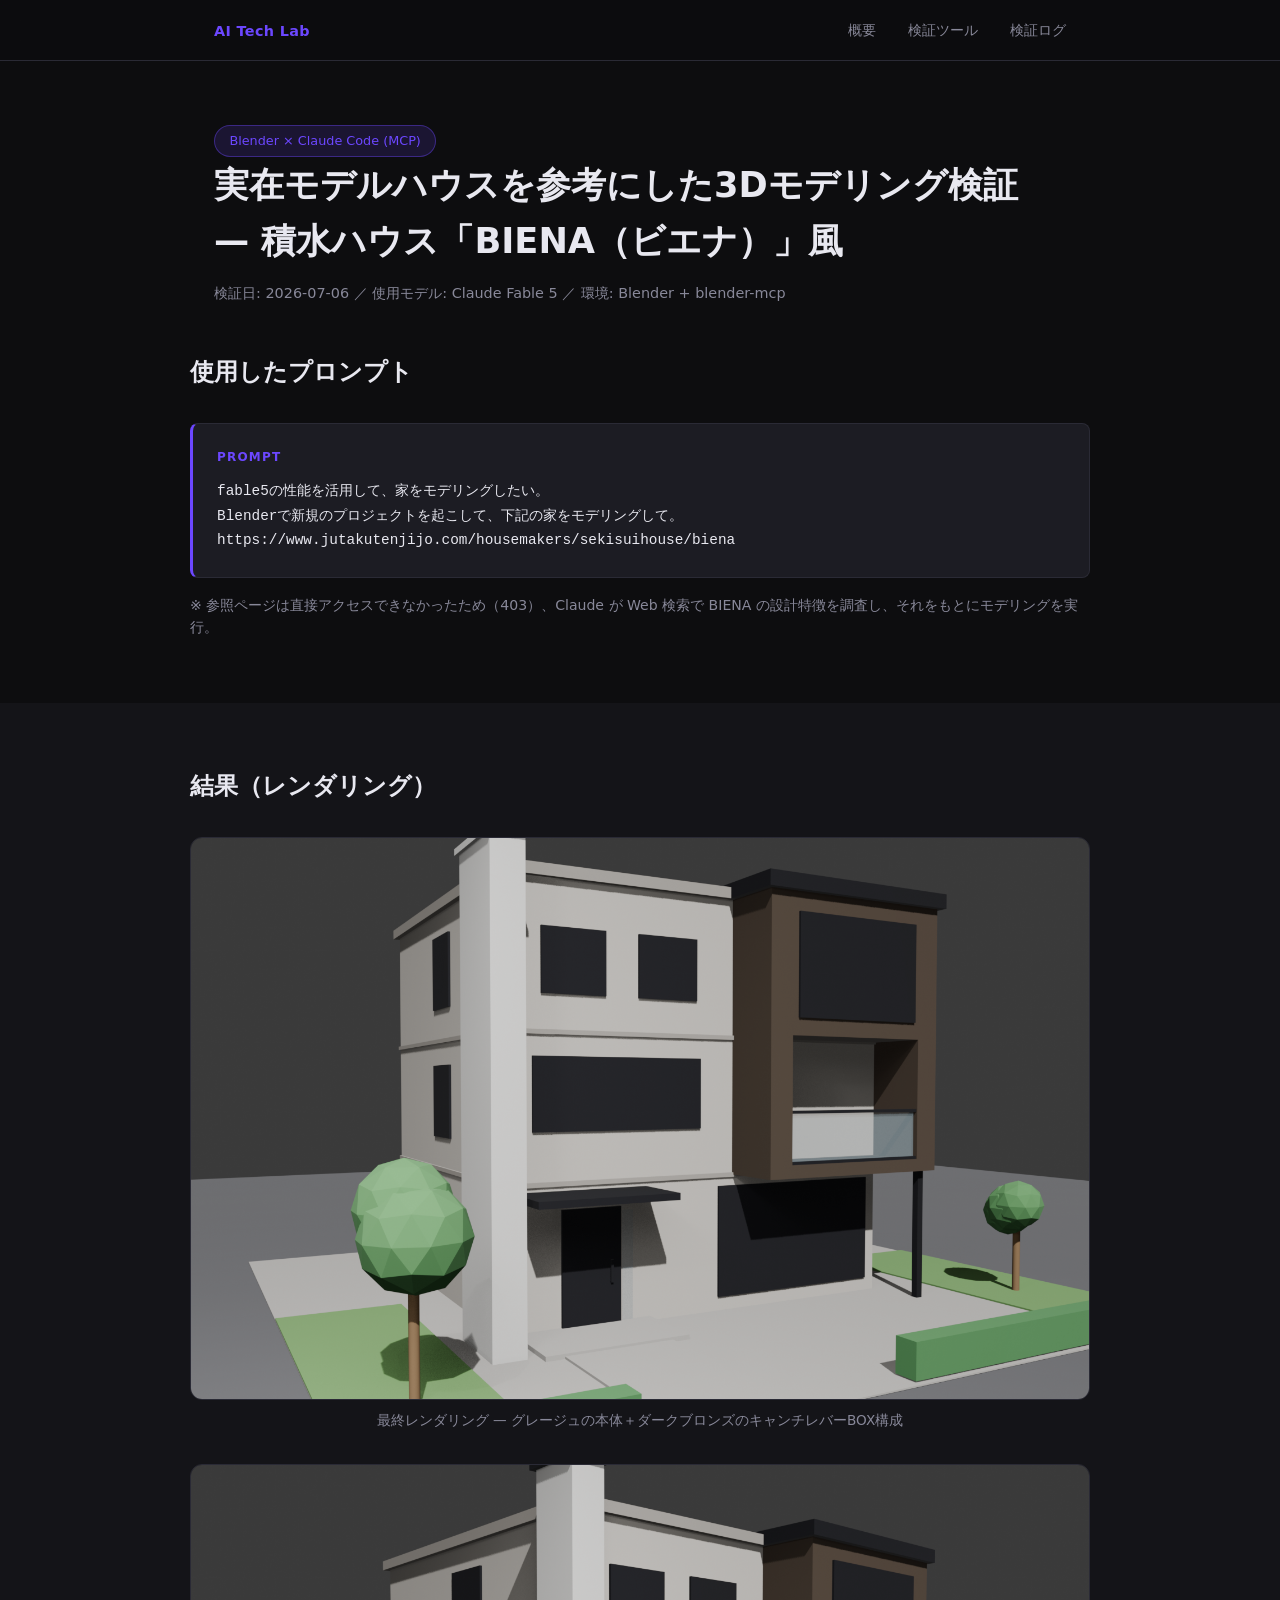
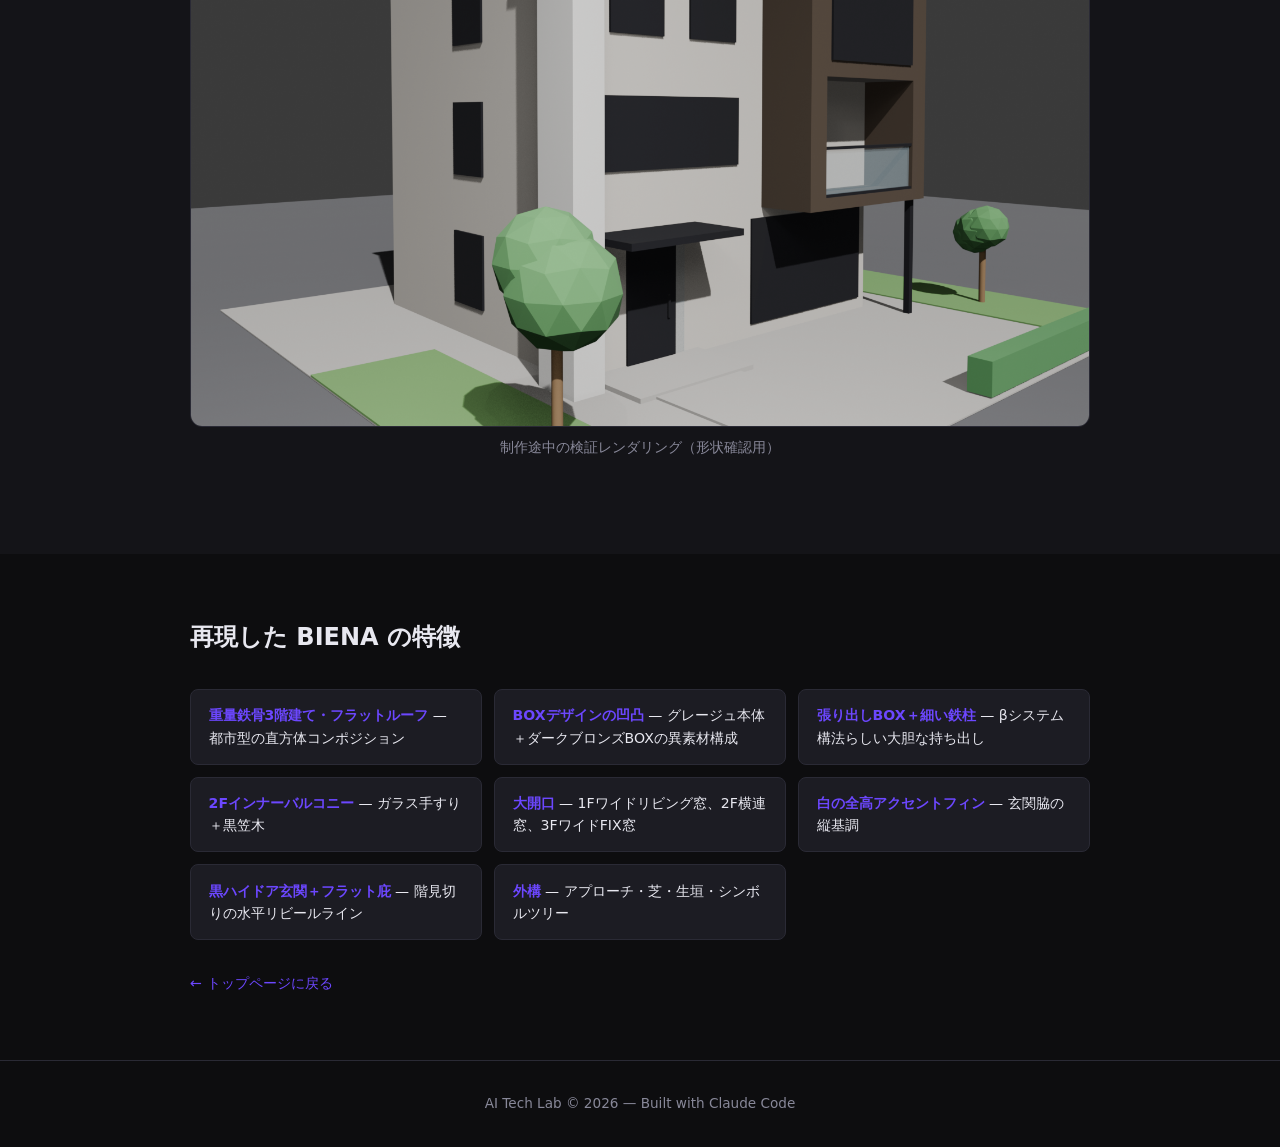
==== biena-modeling.html @ c6e84fa5 "Add BIENA modeling case study page with prompt and renders Co-Authored-By: Claude Fable 5 <noreply@a" ====
<!DOCTYPE html>
<html lang="ja">
<head>
  <meta charset="UTF-8">
  <meta name="viewport" content="width=device-width, initial-scale=1.0">
  <title>Blender × Claude Code — 積水ハウス BIENA 風モデリング検証 | AI Tech Lab</title>
  <link rel="stylesheet" href="style.css">
  <style>
    .case-hero {
      max-width: 900px;
      margin: 0 auto;
      padding: 4rem 1.5rem 2rem;
    }
    .case-hero h1 {
      font-size: clamp(1.5rem, 4vw, 2.2rem);
      font-weight: 800;
      margin-bottom: 0.75rem;
    }
    .case-hero .meta {
      color: var(--text-muted);
      font-size: 0.9rem;
    }
    .prompt-box {
      background: var(--surface);
      border: 1px solid var(--border);
      border-left: 3px solid var(--primary);
      border-radius: 8px;
      padding: 1.5rem;
      max-width: 900px;
      margin: 0 auto;
    }
    .prompt-box .label {
      font-size: 0.75rem;
      font-weight: 700;
      letter-spacing: 0.1em;
      color: var(--primary);
      margin-bottom: 0.75rem;
    }
    .prompt-box pre {
      white-space: pre-wrap;
      font-family: 'Consolas', 'SF Mono', monospace;
      font-size: 0.9rem;
      line-height: 1.7;
      color: var(--text);
    }
    .result-figure {
      max-width: 900px;
      margin: 0 auto 2rem;
    }
    .result-figure img {
      width: 100%;
      border-radius: 12px;
      border: 1px solid var(--border);
      display: block;
    }
    .result-figure figcaption {
      margin-top: 0.6rem;
      font-size: 0.85rem;
      color: var(--text-muted);
      text-align: center;
    }
    .feature-list {
      max-width: 900px;
      margin: 0 auto;
      display: grid;
      grid-template-columns: repeat(auto-fit, minmax(260px, 1fr));
      gap: 0.75rem;
      list-style: none;
    }
    .feature-list li {
      background: var(--surface);
      border: 1px solid var(--border);
      border-radius: 8px;
      padding: 0.9rem 1.1rem;
      font-size: 0.88rem;
    }
    .feature-list li b { color: var(--primary); }
    .back-link {
      display: inline-block;
      margin-top: 2rem;
      color: var(--primary);
      text-decoration: none;
      font-size: 0.9rem;
    }
    .back-link:hover { text-decoration: underline; }
  </style>
</head>
<body>
  <header>
    <nav>
      <div class="logo"><a href="index.html" style="color:inherit;text-decoration:none">AI Tech Lab</a></div>
      <ul>
        <li><a href="index.html#about">概要</a></li>
        <li><a href="index.html#tools">検証ツール</a></li>
        <li><a href="index.html#log">検証ログ</a></li>
      </ul>
    </nav>
  </header>

  <main>
    <section class="case-hero">
      <span class="badge">Blender × Claude Code (MCP)</span>
      <h1>実在モデルハウスを参考にした3Dモデリング検証<br>— 積水ハウス「BIENA（ビエナ）」風</h1>
      <p class="meta">検証日: 2026-07-06 ／ 使用モデル: Claude Fable 5 ／ 環境: Blender + blender-mcp</p>
    </section>

    <section class="section" style="padding-top:1rem">
      <h2>使用したプロンプト</h2>
      <div class="prompt-box">
        <div class="label">PROMPT</div>
        <pre>fable5の性能を活用して、家をモデリングしたい。
Blenderで新規のプロジェクトを起こして、下記の家をモデリングして。
https://www.jutakutenjijo.com/housemakers/sekisuihouse/biena</pre>
      </div>
      <p style="max-width:900px;margin:1rem auto 0;font-size:0.88rem;color:var(--text-muted)">
        ※ 参照ページは直接アクセスできなかったため（403）、Claude が Web 検索で BIENA の設計特徴を調査し、それをもとにモデリングを実行。
      </p>
    </section>

    <section class="section alt">
      <h2>結果（レンダリング）</h2>
      <figure class="result-figure">
        <img src="images/biena_final.png" alt="積水ハウス BIENA 風モデルハウスの最終レンダリング" loading="lazy">
        <figcaption>最終レンダリング — グレージュの本体＋ダークブロンズのキャンチレバーBOX構成</figcaption>
      </figure>
      <figure class="result-figure">
        <img src="images/biena_check.png" alt="制作途中の検証レンダリング" loading="lazy">
        <figcaption>制作途中の検証レンダリング（形状確認用）</figcaption>
      </figure>
    </section>

    <section class="section">
      <h2>再現した BIENA の特徴</h2>
      <ul class="feature-list">
        <li><b>重量鉄骨3階建て・フラットルーフ</b> — 都市型の直方体コンポジション</li>
        <li><b>BOXデザインの凹凸</b> — グレージュ本体＋ダークブロンズBOXの異素材構成</li>
        <li><b>張り出しBOX＋細い鉄柱</b> — βシステム構法らしい大胆な持ち出し</li>
        <li><b>2Fインナーバルコニー</b> — ガラス手すり＋黒笠木</li>
        <li><b>大開口</b> — 1Fワイドリビング窓、2F横連窓、3FワイドFIX窓</li>
        <li><b>白の全高アクセントフィン</b> — 玄関脇の縦基調</li>
        <li><b>黒ハイドア玄関＋フラット庇</b> — 階見切りの水平リビールライン</li>
        <li><b>外構</b> — アプローチ・芝・生垣・シンボルツリー</li>
      </ul>
      <div style="max-width:900px;margin:0 auto">
        <a class="back-link" href="index.html">← トップページに戻る</a>
      </div>
    </section>
  </main>

  <footer>
    <p>AI Tech Lab &copy; 2026 — Built with Claude Code</p>
  </footer>
</body>
</html>
---- style.css ----
* {
  margin: 0;
  padding: 0;
  box-sizing: border-box;
}

:root {
  --primary: #6c47ff;
  --primary-dark: #4f2fe0;
  --bg: #0d0d0f;
  --bg-alt: #141418;
  --surface: #1c1c23;
  --border: #2a2a35;
  --text: #e8e8f0;
  --text-muted: #888899;
  --active: #22c55e;
  --done: #3b82f6;
  --pending: #f59e0b;
}

body {
  font-family: 'Segoe UI', system-ui, sans-serif;
  background: var(--bg);
  color: var(--text);
  line-height: 1.6;
}

/* Nav */
header {
  position: sticky;
  top: 0;
  z-index: 100;
  background: rgba(13, 13, 15, 0.85);
  backdrop-filter: blur(12px);
  border-bottom: 1px solid var(--border);
}

nav {
  max-width: 900px;
  margin: 0 auto;
  padding: 0 1.5rem;
  height: 60px;
  display: flex;
  align-items: center;
  justify-content: space-between;
}

.logo {
  font-size: 1.1rem;
  font-weight: 700;
  color: var(--primary);
  letter-spacing: 0.02em;
}

nav ul {
  list-style: none;
  display: flex;
  gap: 2rem;
}

nav a {
  color: var(--text-muted);
  text-decoration: none;
  font-size: 0.9rem;
  transition: color 0.2s;
}

nav a:hover {
  color: var(--text);
}

/* Hero */
.hero {
  max-width: 900px;
  margin: 0 auto;
  padding: 6rem 1.5rem 5rem;
  text-align: center;
}

.hero h1 {
  font-size: clamp(2rem, 5vw, 3rem);
  font-weight: 800;
  background: linear-gradient(135deg, #fff 0%, var(--primary) 100%);
  -webkit-background-clip: text;
  -webkit-text-fill-color: transparent;
  background-clip: text;
  margin-bottom: 1rem;
}

.hero p {
  font-size: 1.1rem;
  color: var(--text-muted);
  max-width: 520px;
  margin: 0 auto 1.5rem;
}

.badge {
  display: inline-block;
  padding: 0.3rem 0.9rem;
  background: rgba(108, 71, 255, 0.15);
  border: 1px solid rgba(108, 71, 255, 0.4);
  border-radius: 999px;
  font-size: 0.8rem;
  color: var(--primary);
}

/* Sections */
.section {
  padding: 4rem 1.5rem;
}

.section.alt {
  background: var(--bg-alt);
}

.section > h2,
.section.alt > h2 {
  max-width: 900px;
  margin: 0 auto 2rem;
  font-size: 1.5rem;
  font-weight: 700;
  color: var(--text);
}

/* Cards */
.cards {
  max-width: 900px;
  margin: 0 auto;
  display: grid;
  grid-template-columns: repeat(auto-fit, minmax(240px, 1fr));
  gap: 1.25rem;
}

.card {
  background: var(--surface);
  border: 1px solid var(--border);
  border-radius: 12px;
  padding: 1.75rem 1.5rem;
  transition: border-color 0.2s, transform 0.2s;
}

.card:hover {
  border-color: var(--primary);
  transform: translateY(-2px);
}

.card-icon {
  font-size: 2rem;
  margin-bottom: 0.75rem;
}

.card h3 {
  font-size: 1rem;
  margin-bottom: 0.5rem;
}

.card p {
  font-size: 0.875rem;
  color: var(--text-muted);
}

/* Tool list */
.tool-list {
  max-width: 900px;
  margin: 0 auto;
  display: flex;
  flex-direction: column;
  gap: 0.75rem;
}

.tool-item {
  display: flex;
  align-items: center;
  justify-content: space-between;
  background: var(--surface);
  border: 1px solid var(--border);
  border-radius: 8px;
  padding: 1rem 1.25rem;
}

.tool-name {
  font-size: 0.95rem;
}

a.tool-link {
  color: var(--text);
  text-decoration: none;
  border-bottom: 1px dashed var(--primary);
  transition: color 0.2s;
}

a.tool-link:hover {
  color: var(--primary);
}

.tool-status {
  font-size: 0.75rem;
  font-weight: 600;
  padding: 0.25rem 0.75rem;
  border-radius: 999px;
}

.status-active {
  background: rgba(34, 197, 94, 0.15);
  color: var(--active);
  border: 1px solid rgba(34, 197, 94, 0.3);
}

.status-done {
  background: rgba(59, 130, 246, 0.15);
  color: var(--done);
  border: 1px solid rgba(59, 130, 246, 0.3);
}

.status-pending {
  background: rgba(245, 158, 11, 0.15);
  color: var(--pending);
  border: 1px solid rgba(245, 158, 11, 0.3);
}

/* Log */
.log-list {
  max-width: 900px;
  margin: 0 auto;
  display: flex;
  flex-direction: column;
  gap: 0.75rem;
}

.log-item {
  display: flex;
  gap: 1.5rem;
  align-items: flex-start;
  padding: 1rem 1.25rem;
  background: var(--surface);
  border: 1px solid var(--border);
  border-left: 3px solid var(--primary);
  border-radius: 8px;
}

.log-date {
  font-size: 0.8rem;
  color: var(--text-muted);
  white-space: nowrap;
  padding-top: 0.1rem;
}

.log-content {
  font-size: 0.9rem;
}

/* Footer */
footer {
  text-align: center;
  padding: 2rem 1.5rem;
  border-top: 1px solid var(--border);
  font-size: 0.85rem;
  color: var(--text-muted);
}
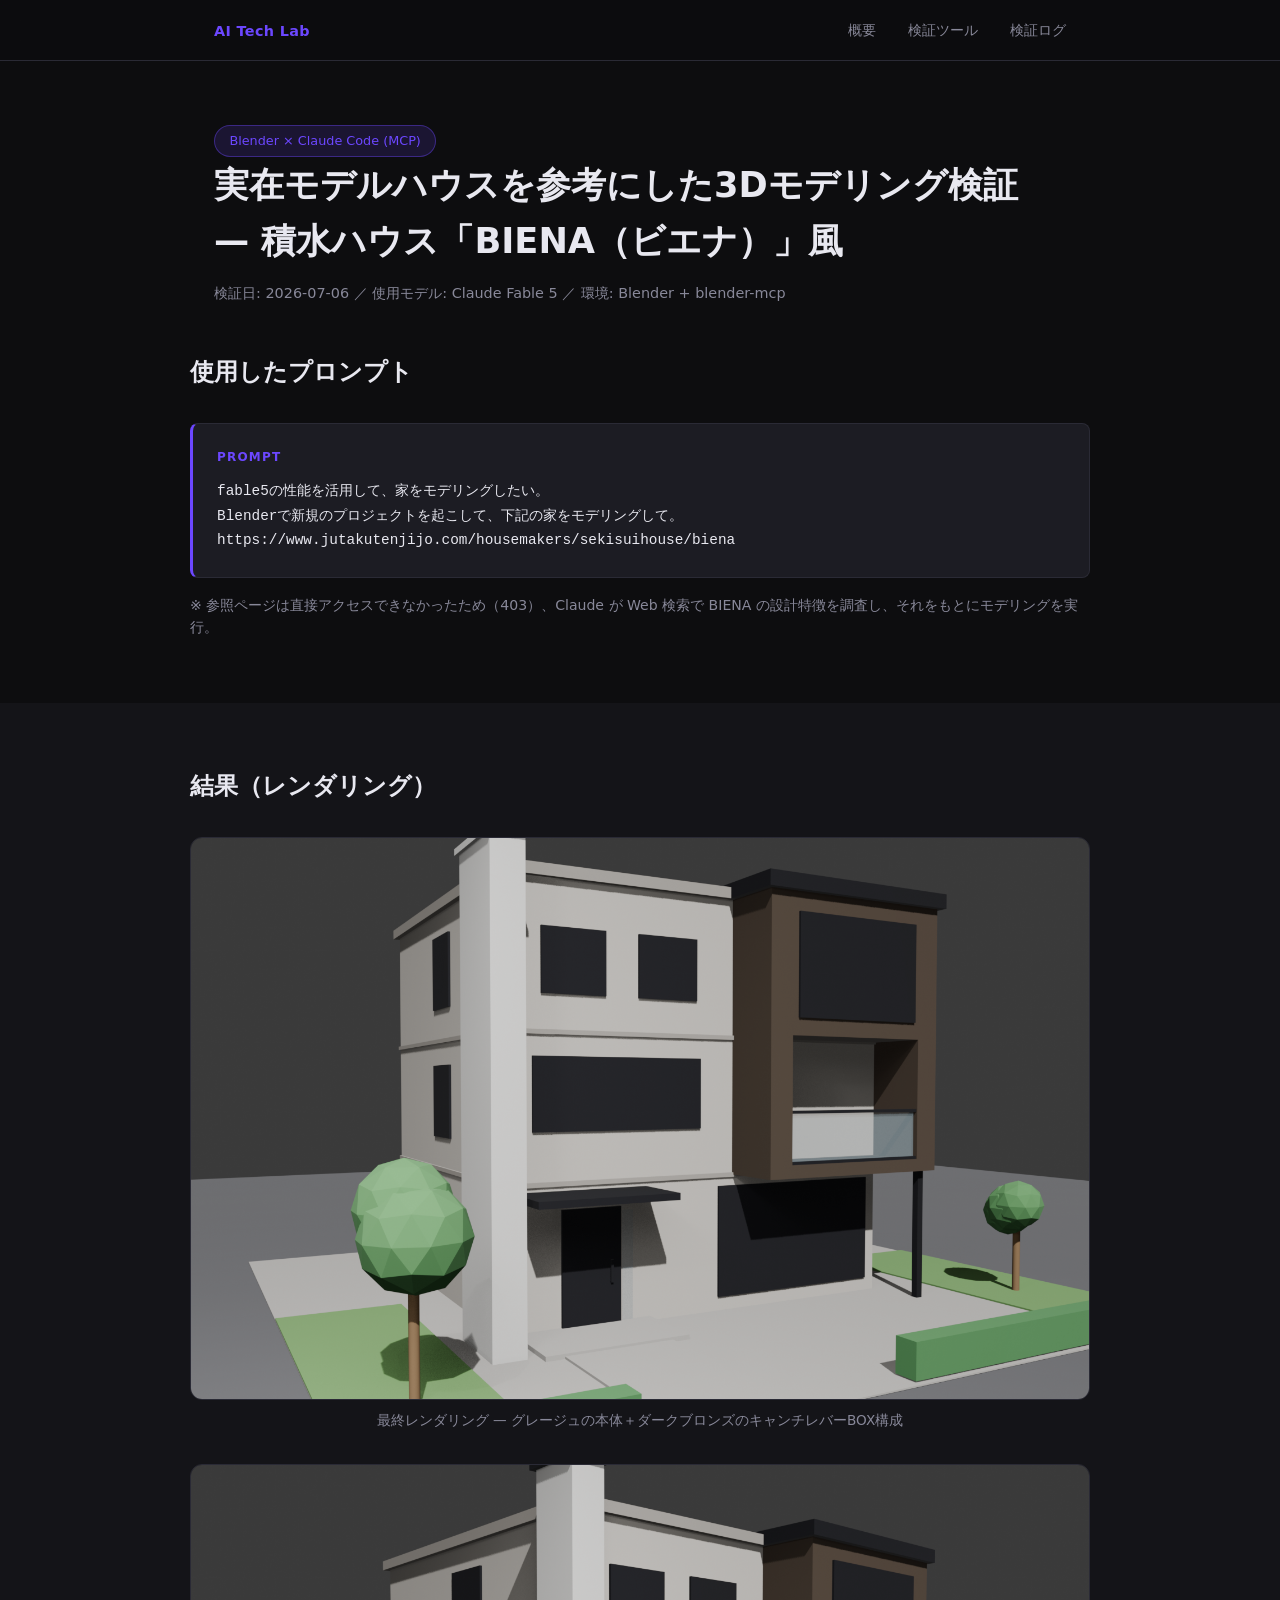
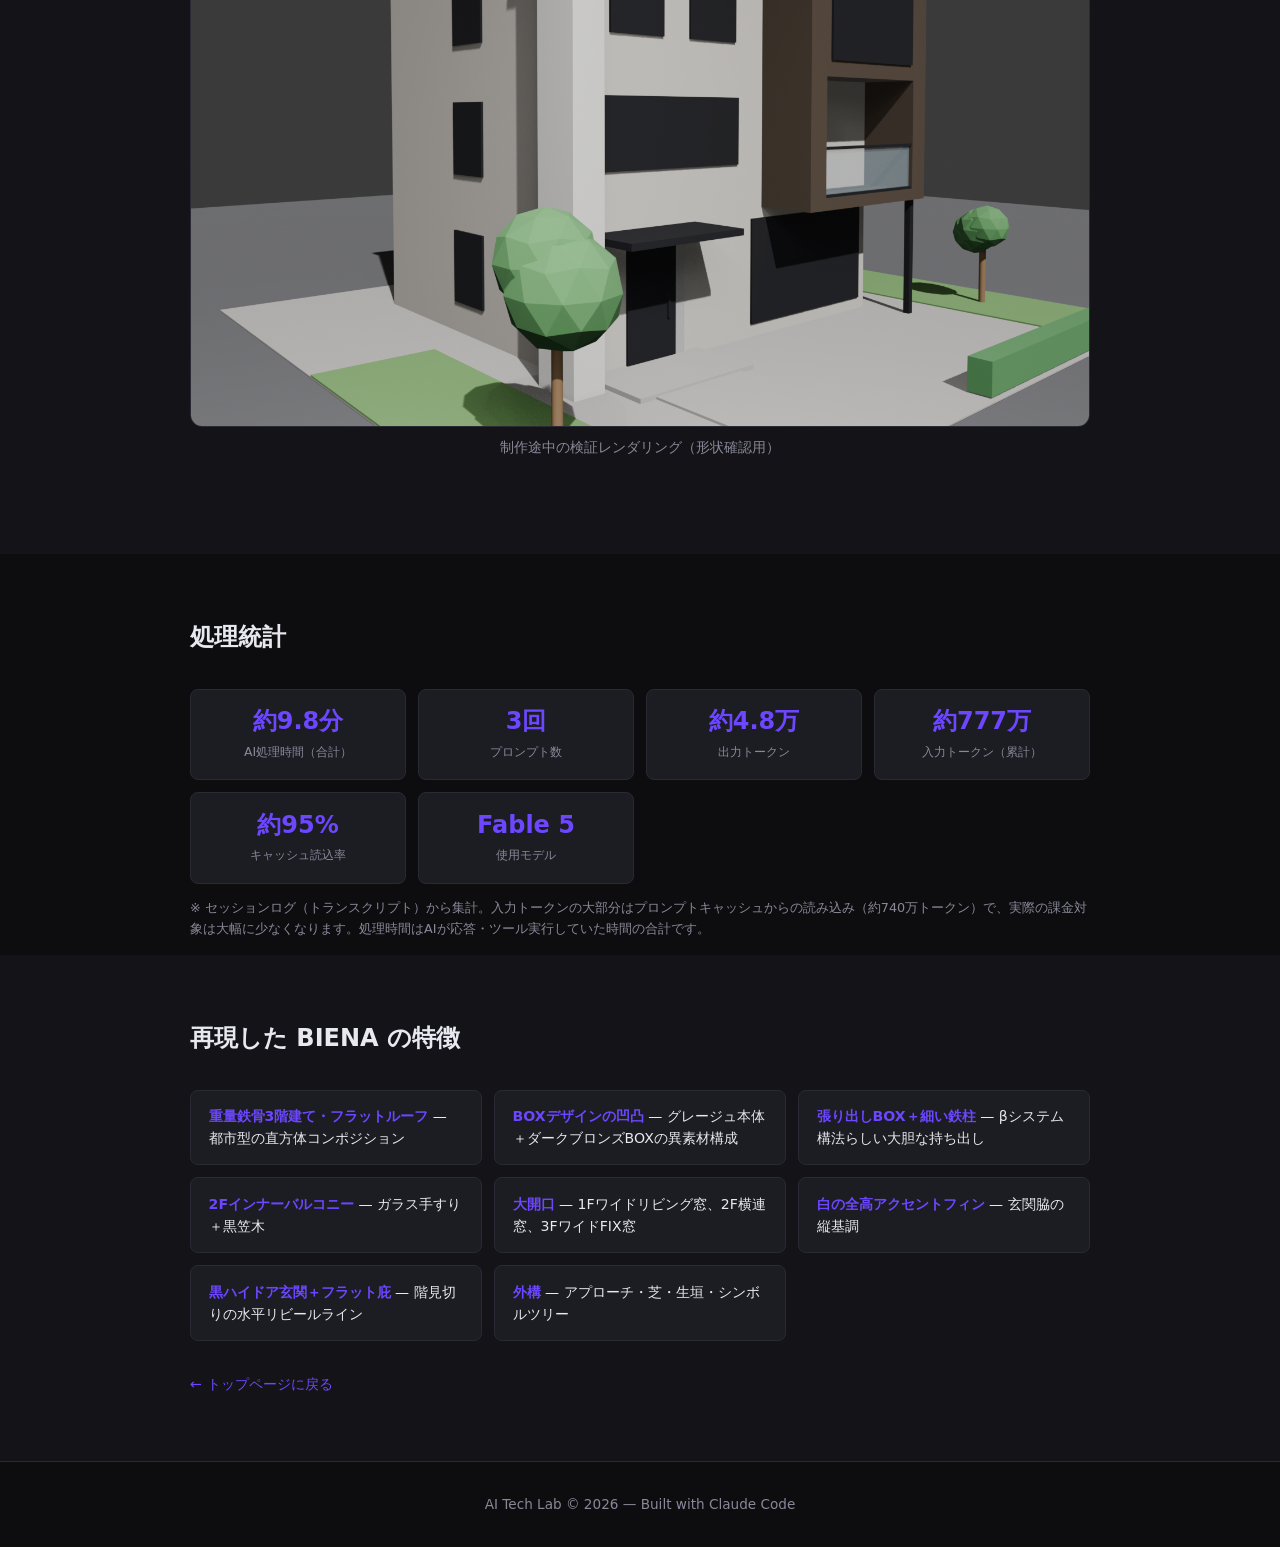
==== commit 38f43dd6: "Add processing time and token usage stats to modeling case pages Co-Authored-By: Claude Fable 5 <nor" ====
--- a/biena-modeling.html
+++ b/biena-modeling.html
@@ -83,6 +83,37 @@
       font-size: 0.9rem;
     }
     .back-link:hover { text-decoration: underline; }
+    .stats-grid {
+      max-width: 900px;
+      margin: 0 auto;
+      display: grid;
+      grid-template-columns: repeat(auto-fit, minmax(180px, 1fr));
+      gap: 0.75rem;
+    }
+    .stat-card {
+      background: var(--surface);
+      border: 1px solid var(--border);
+      border-radius: 8px;
+      padding: 1.1rem 1.2rem;
+      text-align: center;
+    }
+    .stat-card .value {
+      font-size: 1.5rem;
+      font-weight: 800;
+      color: var(--primary);
+      line-height: 1.2;
+    }
+    .stat-card .label {
+      margin-top: 0.35rem;
+      font-size: 0.78rem;
+      color: var(--text-muted);
+    }
+    .stats-note {
+      max-width: 900px;
+      margin: 0.9rem auto 0;
+      font-size: 0.8rem;
+      color: var(--text-muted);
+    }
   </style>
 </head>
 <body>
@@ -129,7 +160,40 @@
       </figure>
     </section>
 
-    <section class="section">
+    <section class="section" style="padding-bottom:1rem">
+      <h2>処理統計</h2>
+      <div class="stats-grid">
+        <div class="stat-card">
+          <div class="value">約9.8分</div>
+          <div class="label">AI処理時間（合計）</div>
+        </div>
+        <div class="stat-card">
+          <div class="value">3回</div>
+          <div class="label">プロンプト数</div>
+        </div>
+        <div class="stat-card">
+          <div class="value">約4.8万</div>
+          <div class="label">出力トークン</div>
+        </div>
+        <div class="stat-card">
+          <div class="value">約777万</div>
+          <div class="label">入力トークン（累計）</div>
+        </div>
+        <div class="stat-card">
+          <div class="value">約95%</div>
+          <div class="label">キャッシュ読込率</div>
+        </div>
+        <div class="stat-card">
+          <div class="value">Fable 5</div>
+          <div class="label">使用モデル</div>
+        </div>
+      </div>
+      <p class="stats-note">
+        ※ セッションログ（トランスクリプト）から集計。入力トークンの大部分はプロンプトキャッシュからの読み込み（約740万トークン）で、実際の課金対象は大幅に少なくなります。処理時間はAIが応答・ツール実行していた時間の合計です。
+      </p>
+    </section>
+
+    <section class="section alt">
       <h2>再現した BIENA の特徴</h2>
       <ul class="feature-list">
         <li><b>重量鉄骨3階建て・フラットルーフ</b> — 都市型の直方体コンポジション</li>
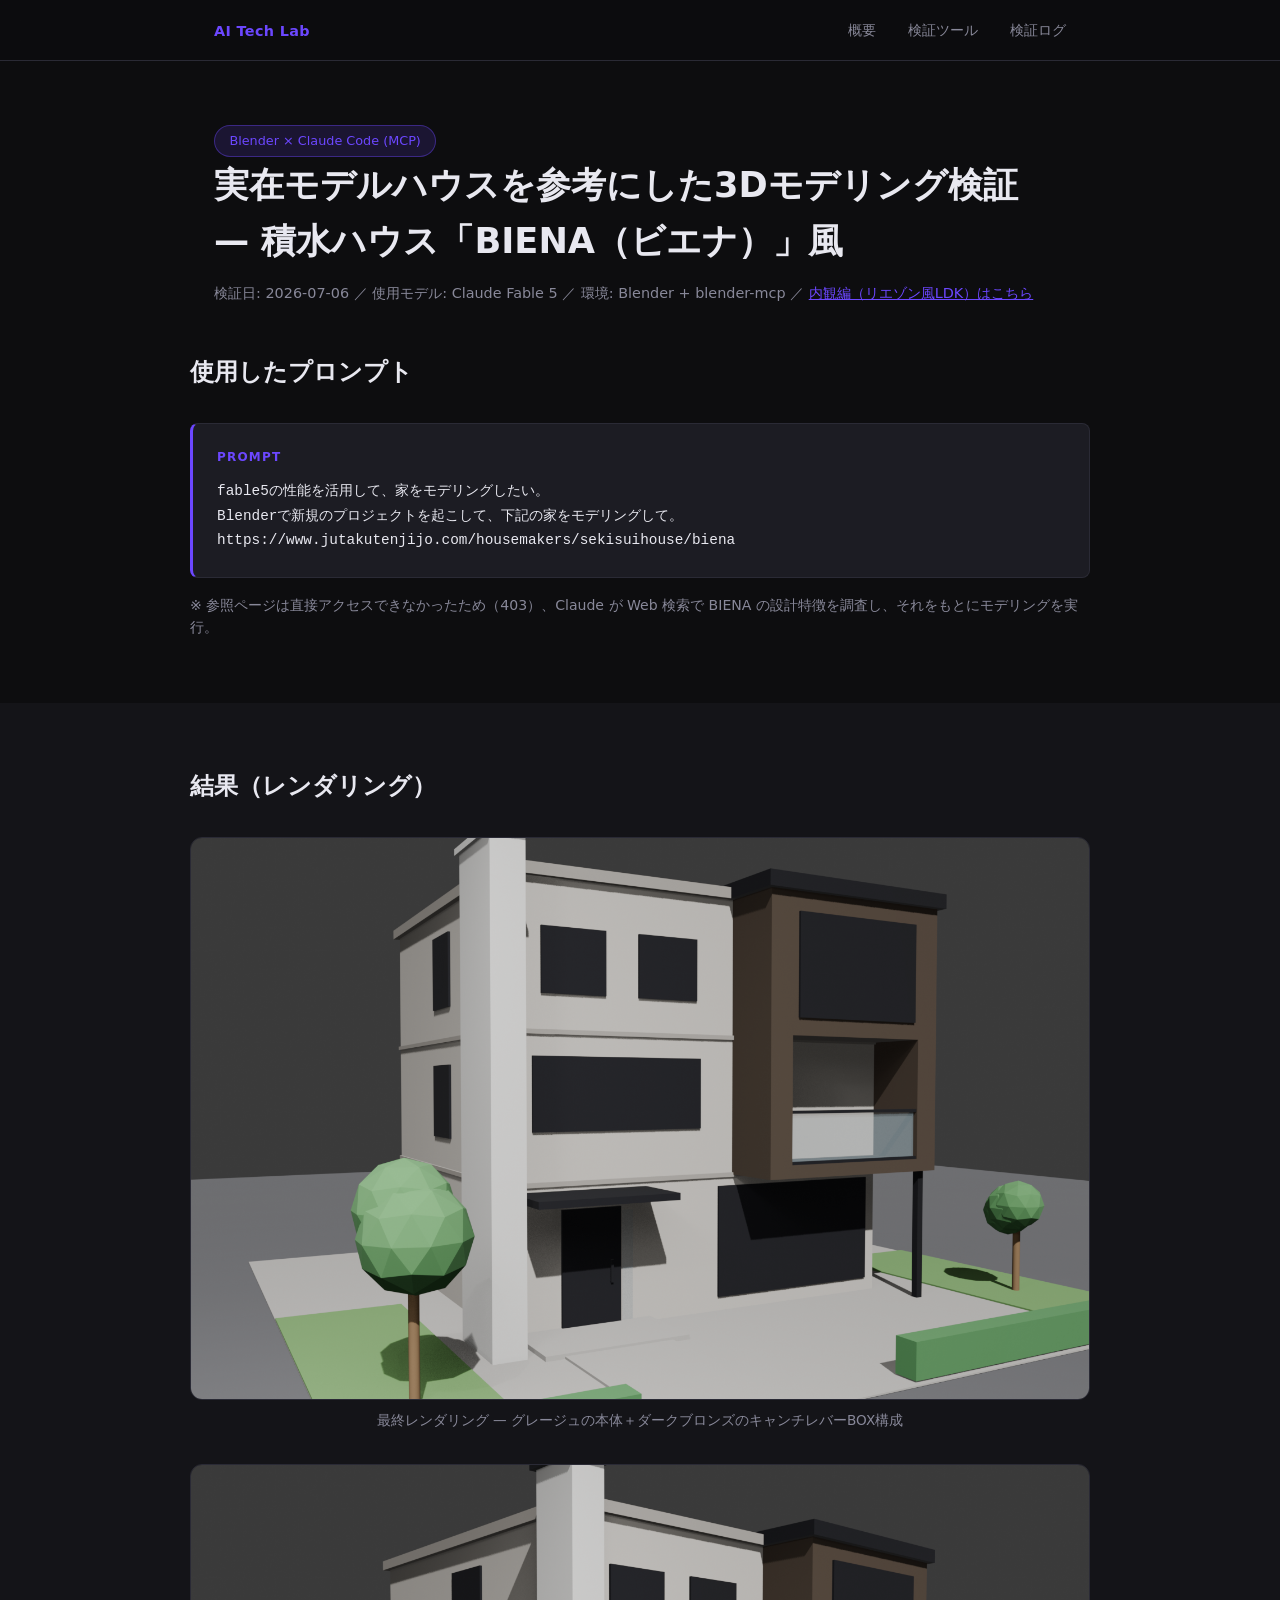
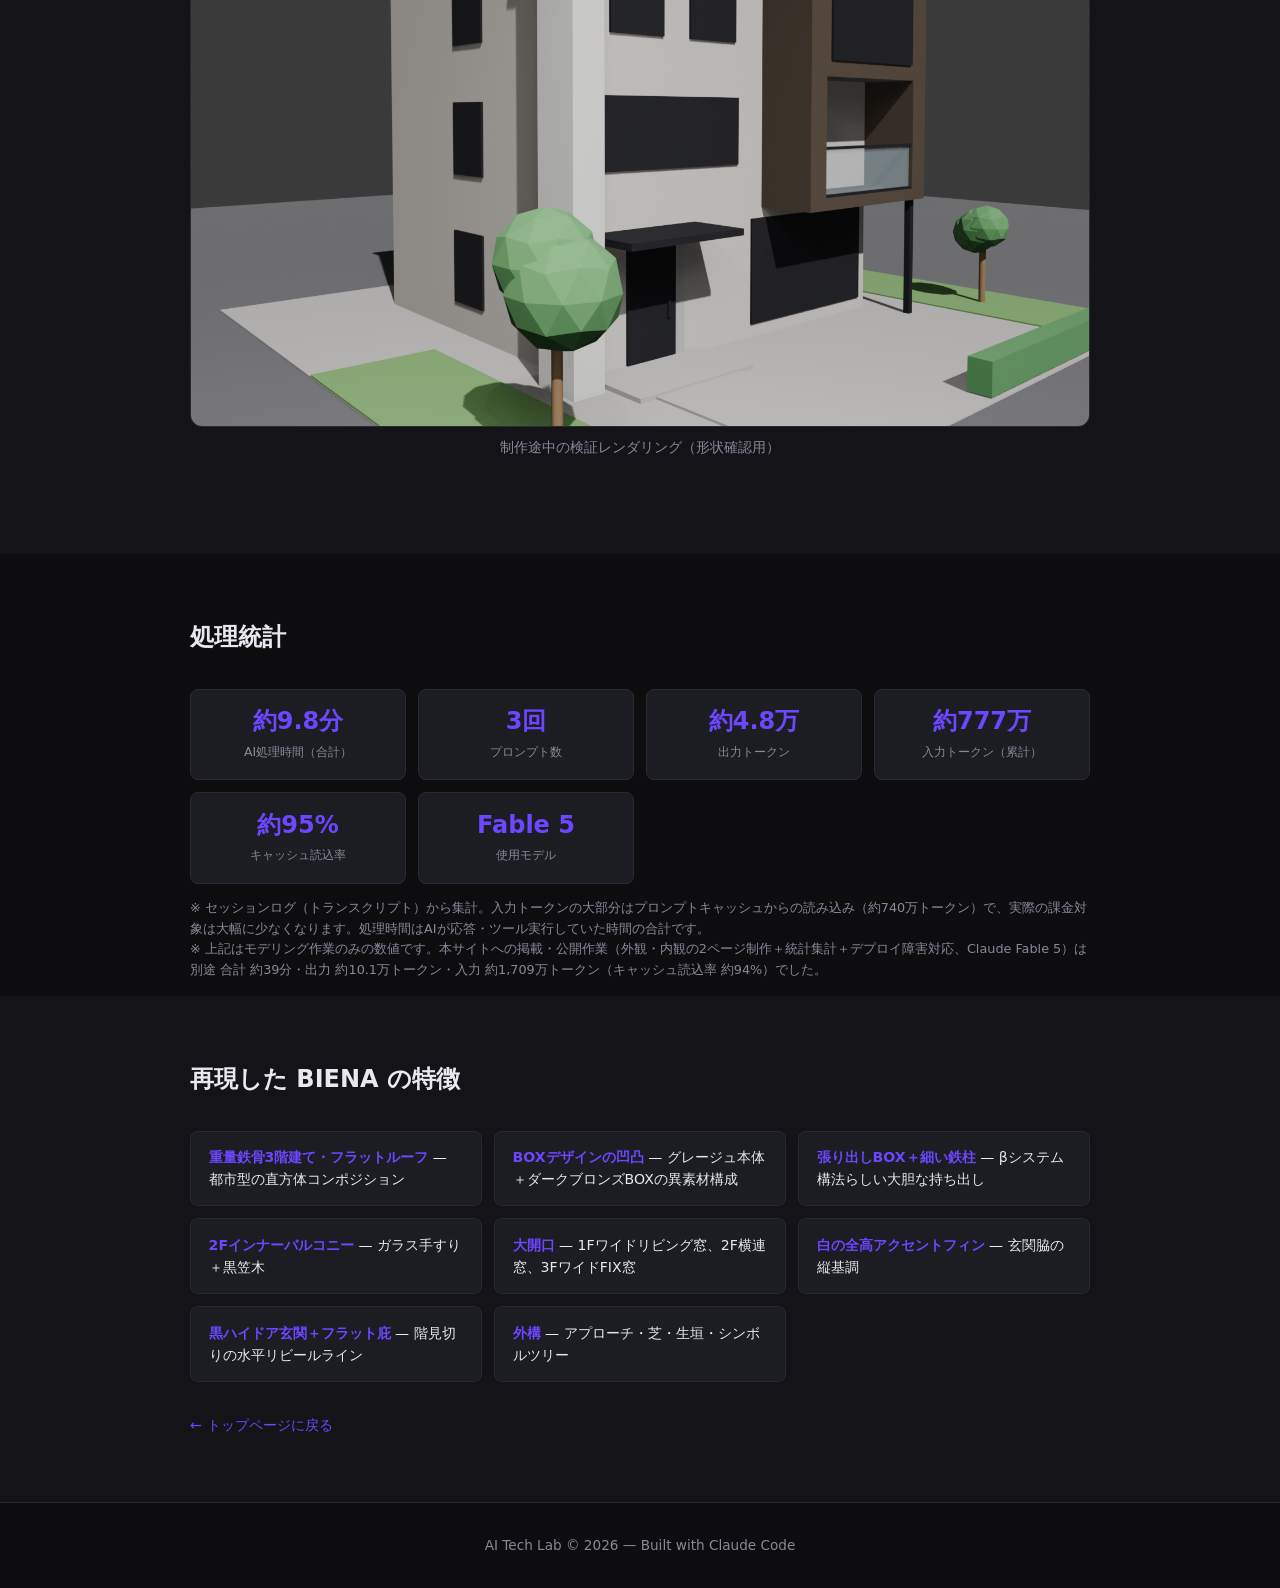
==== commit 3e1a4613: "Add site publishing work stats to case study pages Co-Authored-By: Claude Fable 5 <noreply@anthropic" ====
--- a/biena-modeling.html
+++ b/biena-modeling.html
@@ -132,7 +132,7 @@
     <section class="case-hero">
       <span class="badge">Blender × Claude Code (MCP)</span>
       <h1>実在モデルハウスを参考にした3Dモデリング検証<br>— 積水ハウス「BIENA（ビエナ）」風</h1>
-      <p class="meta">検証日: 2026-07-06 ／ 使用モデル: Claude Fable 5 ／ 環境: Blender + blender-mcp</p>
+      <p class="meta">検証日: 2026-07-06 ／ 使用モデル: Claude Fable 5 ／ 環境: Blender + blender-mcp ／ <a href="ldk-interior.html" style="color:var(--primary)">内観編（リエゾン風LDK）はこちら</a></p>
     </section>
 
     <section class="section" style="padding-top:1rem">
@@ -189,7 +189,8 @@
         </div>
       </div>
       <p class="stats-note">
-        ※ セッションログ（トランスクリプト）から集計。入力トークンの大部分はプロンプトキャッシュからの読み込み（約740万トークン）で、実際の課金対象は大幅に少なくなります。処理時間はAIが応答・ツール実行していた時間の合計です。
+        ※ セッションログ（トランスクリプト）から集計。入力トークンの大部分はプロンプトキャッシュからの読み込み（約740万トークン）で、実際の課金対象は大幅に少なくなります。処理時間はAIが応答・ツール実行していた時間の合計です。<br>
+        ※ 上記はモデリング作業のみの数値です。本サイトへの掲載・公開作業（外観・内観の2ページ制作＋統計集計＋デプロイ障害対応、Claude Fable 5）は別途 合計 約39分・出力 約10.1万トークン・入力 約1,709万トークン（キャッシュ読込率 約94%）でした。
       </p>
     </section>
 
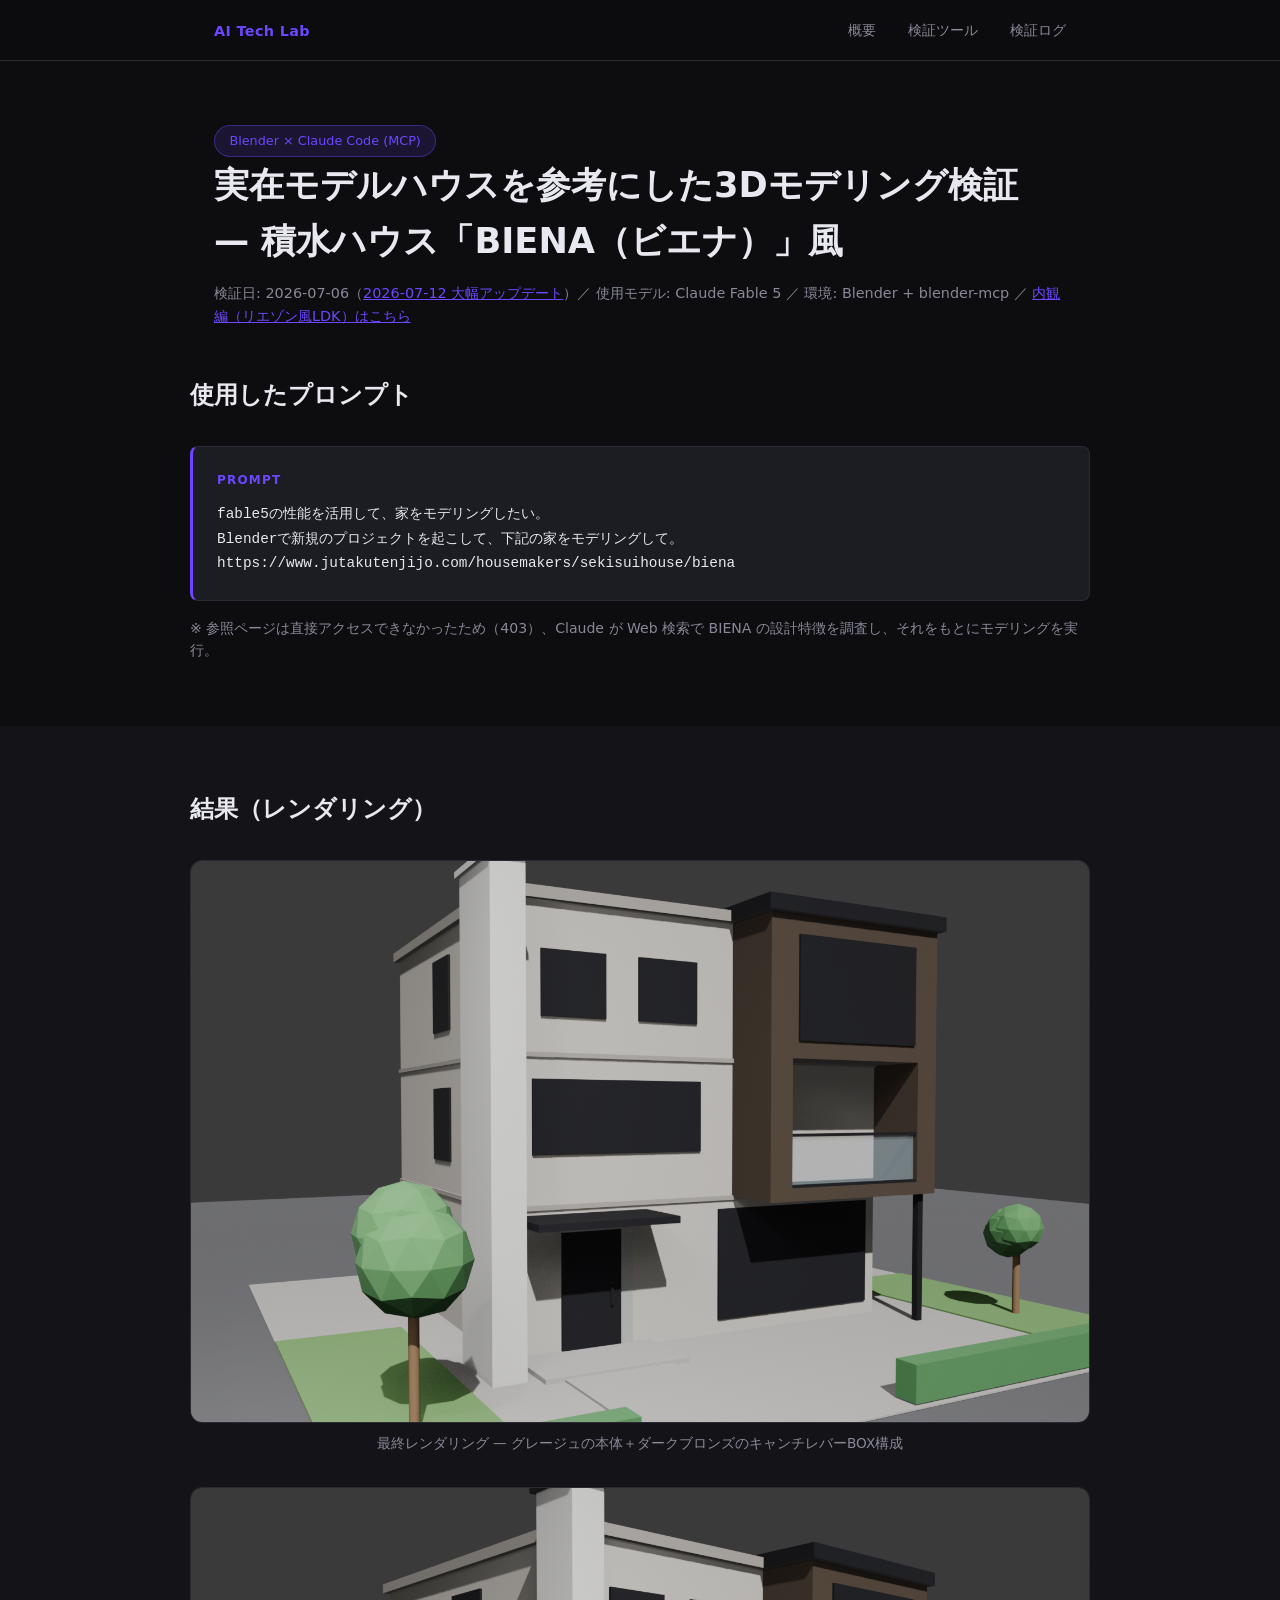
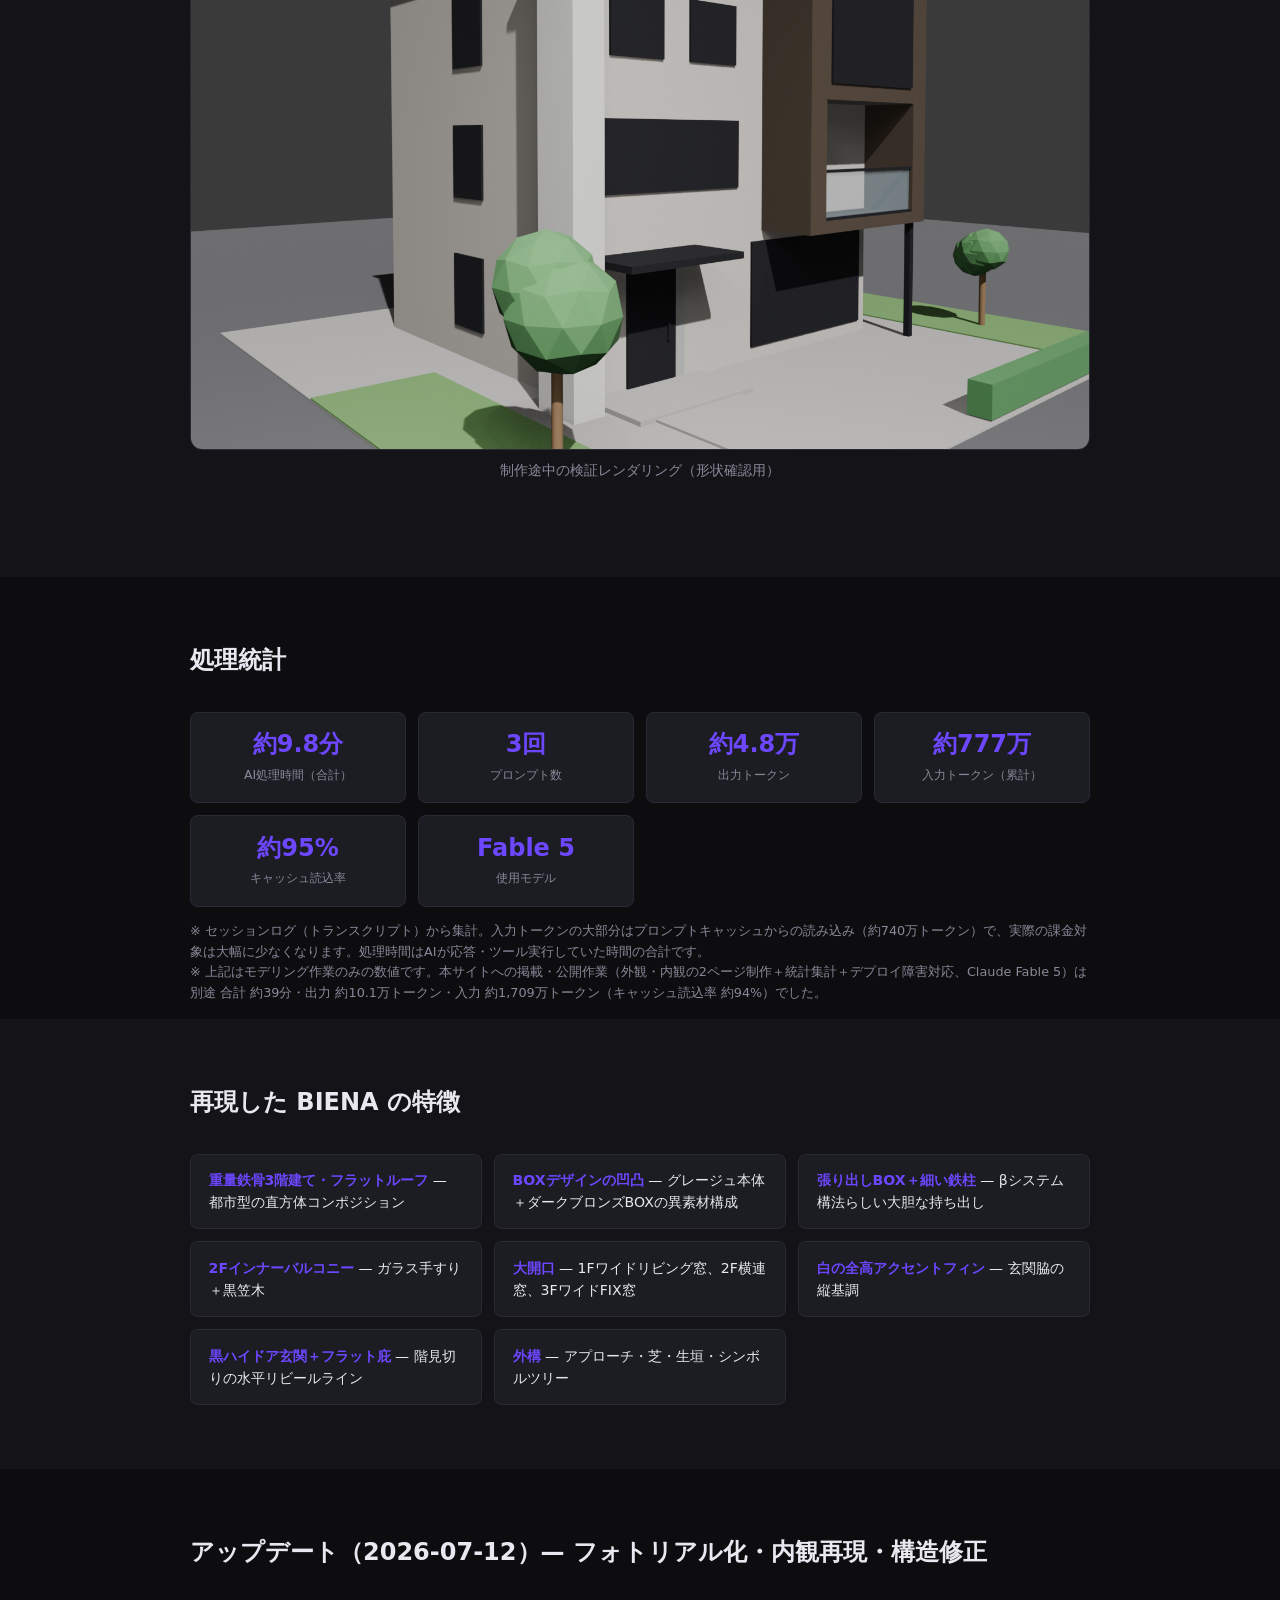
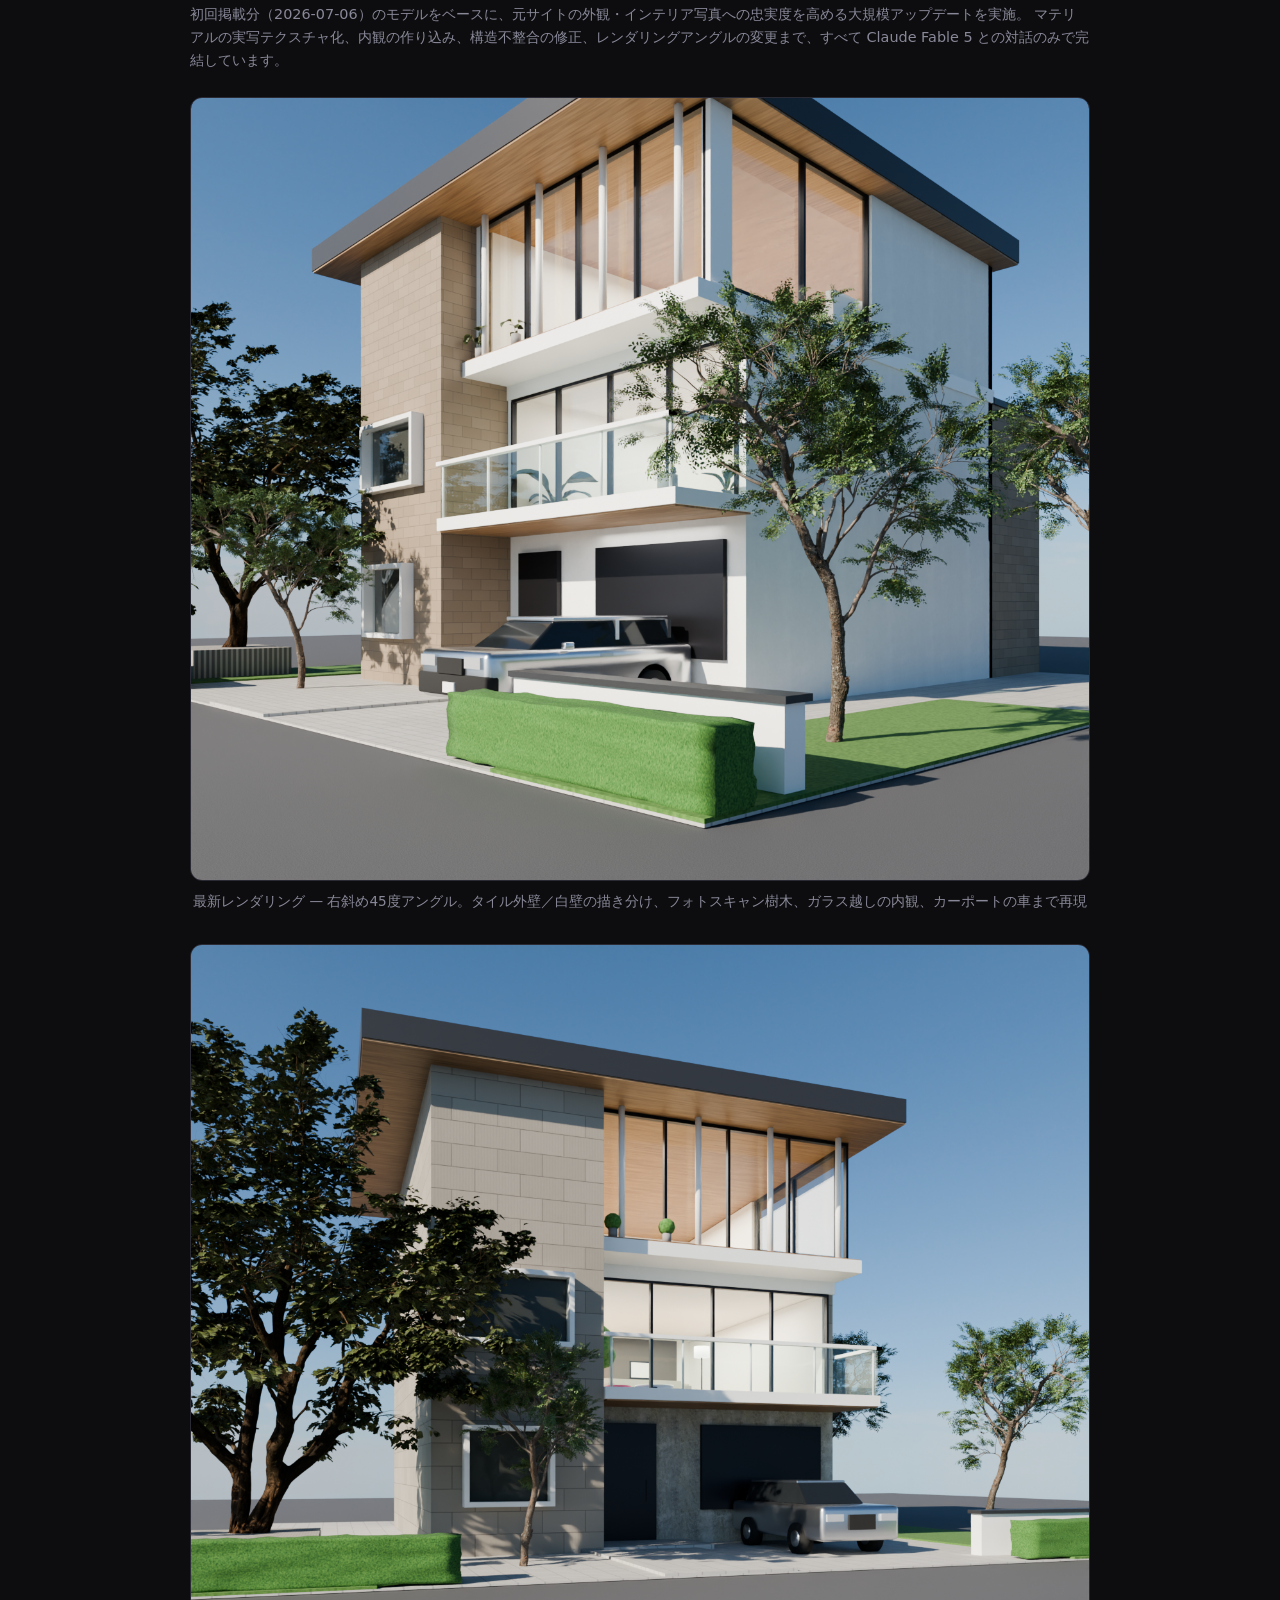
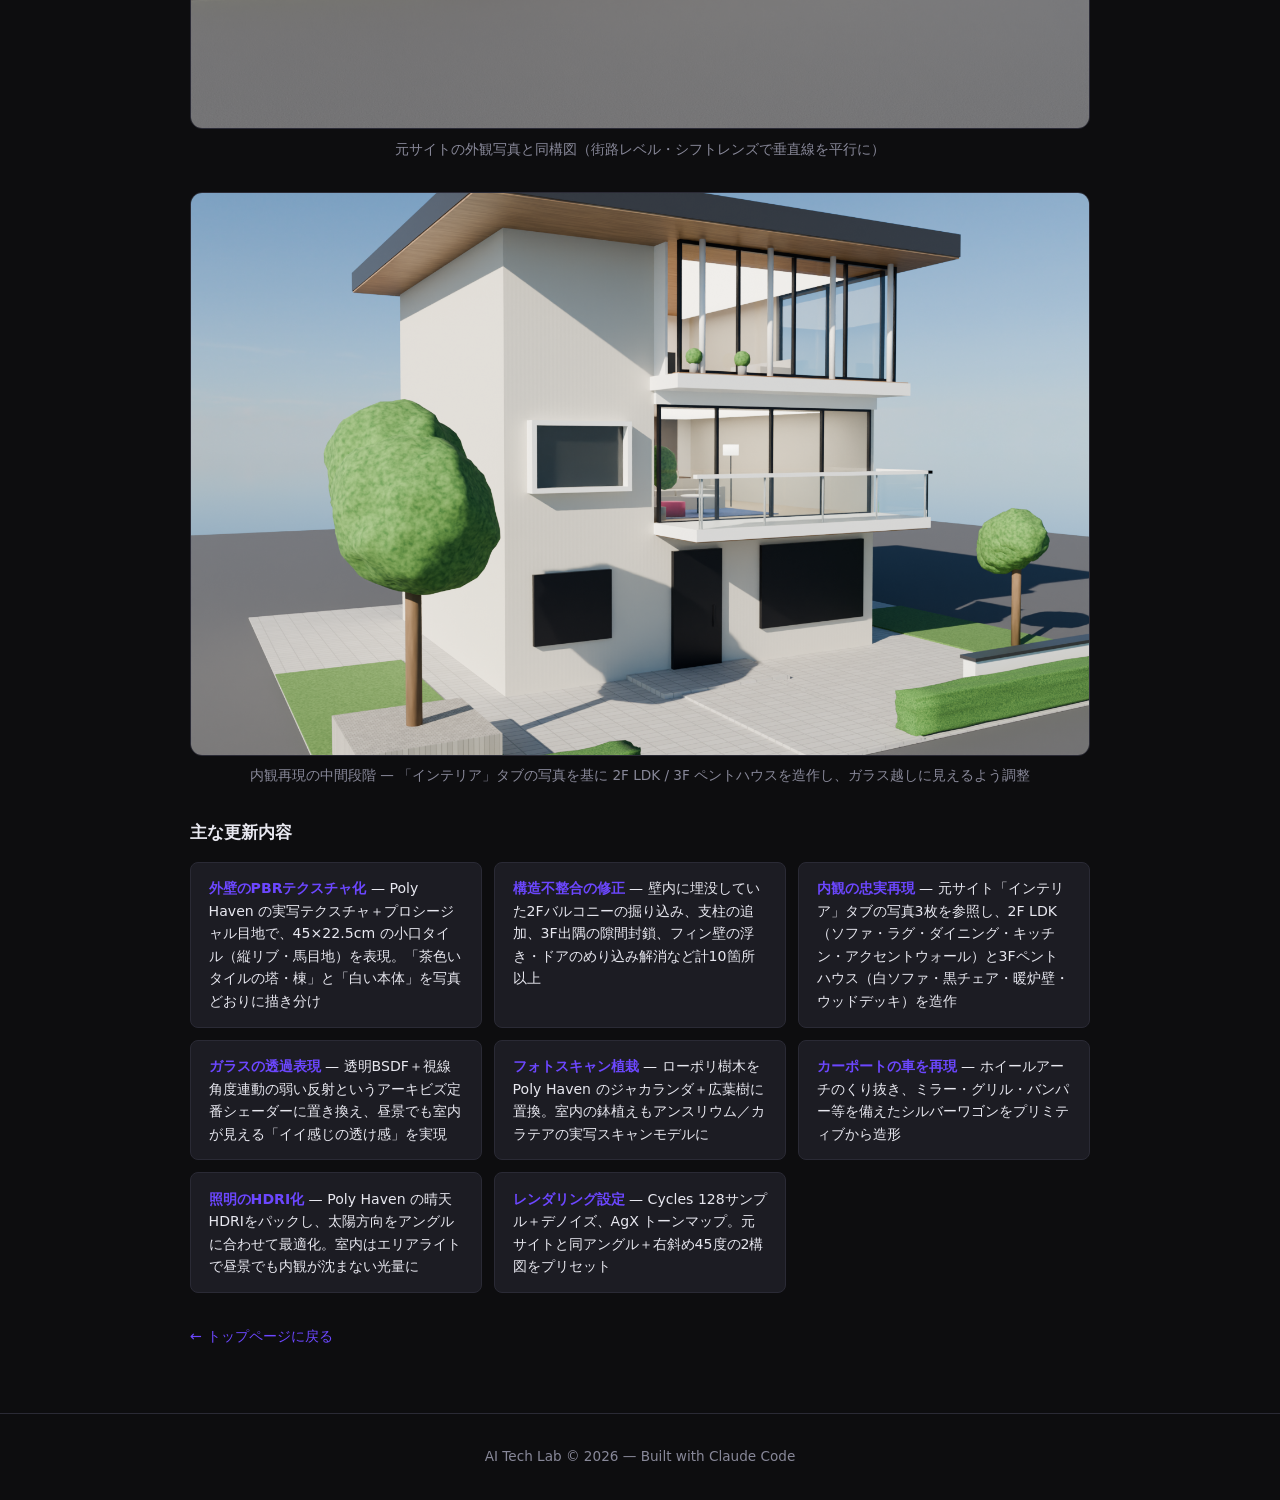
==== commit ce02c028: "Add 2026-07-12 update section to BIENA modeling page Documents the photoreal upgrade since the initi" ====
--- a/biena-modeling.html
+++ b/biena-modeling.html
@@ -132,7 +132,7 @@
     <section class="case-hero">
       <span class="badge">Blender × Claude Code (MCP)</span>
       <h1>実在モデルハウスを参考にした3Dモデリング検証<br>— 積水ハウス「BIENA（ビエナ）」風</h1>
-      <p class="meta">検証日: 2026-07-06 ／ 使用モデル: Claude Fable 5 ／ 環境: Blender + blender-mcp ／ <a href="ldk-interior.html" style="color:var(--primary)">内観編（リエゾン風LDK）はこちら</a></p>
+      <p class="meta">検証日: 2026-07-06（<a href="#update-20260712" style="color:var(--primary)">2026-07-12 大幅アップデート</a>）／ 使用モデル: Claude Fable 5 ／ 環境: Blender + blender-mcp ／ <a href="ldk-interior.html" style="color:var(--primary)">内観編（リエゾン風LDK）はこちら</a></p>
     </section>
 
     <section class="section" style="padding-top:1rem">
@@ -206,6 +206,40 @@
         <li><b>黒ハイドア玄関＋フラット庇</b> — 階見切りの水平リビールライン</li>
         <li><b>外構</b> — アプローチ・芝・生垣・シンボルツリー</li>
       </ul>
+    </section>
+
+    <section class="section" id="update-20260712">
+      <h2>アップデート（2026-07-12）— フォトリアル化・内観再現・構造修正</h2>
+      <p style="max-width:900px;margin:0 auto 1.5rem;font-size:0.9rem;color:var(--text-muted)">
+        初回掲載分（2026-07-06）のモデルをベースに、元サイトの外観・インテリア写真への忠実度を高める大規模アップデートを実施。
+        マテリアルの実写テクスチャ化、内観の作り込み、構造不整合の修正、レンダリングアングルの変更まで、すべて Claude Fable 5 との対話のみで完結しています。
+      </p>
+
+      <figure class="result-figure">
+        <img src="images/biena_v2_45deg.png" alt="アップデート後の最終レンダリング（右斜め45度）" loading="lazy">
+        <figcaption>最新レンダリング — 右斜め45度アングル。タイル外壁／白壁の描き分け、フォトスキャン樹木、ガラス越しの内観、カーポートの車まで再現</figcaption>
+      </figure>
+      <figure class="result-figure">
+        <img src="images/biena_v2_front.png" alt="元サイトと同じ正面アングルのレンダリング" loading="lazy">
+        <figcaption>元サイトの外観写真と同構図（街路レベル・シフトレンズで垂直線を平行に）</figcaption>
+      </figure>
+      <figure class="result-figure">
+        <img src="images/biena_v2_interior.png" alt="内観再現とガラス透過の検証レンダリング" loading="lazy">
+        <figcaption>内観再現の中間段階 — 「インテリア」タブの写真を基に 2F LDK / 3F ペントハウスを造作し、ガラス越しに見えるよう調整</figcaption>
+      </figure>
+
+      <h3 style="max-width:900px;margin:2rem auto 1rem;font-size:1.05rem">主な更新内容</h3>
+      <ul class="feature-list">
+        <li><b>外壁のPBRテクスチャ化</b> — Poly Haven の実写テクスチャ＋プロシージャル目地で、45×22.5cm の小口タイル（縦リブ・馬目地）を表現。「茶色いタイルの塔・棟」と「白い本体」を写真どおりに描き分け</li>
+        <li><b>構造不整合の修正</b> — 壁内に埋没していた2Fバルコニーの掘り込み、支柱の追加、3F出隅の隙間封鎖、フィン壁の浮き・ドアのめり込み解消など計10箇所以上</li>
+        <li><b>内観の忠実再現</b> — 元サイト「インテリア」タブの写真3枚を参照し、2F LDK（ソファ・ラグ・ダイニング・キッチン・アクセントウォール）と3Fペントハウス（白ソファ・黒チェア・暖炉壁・ウッドデッキ）を造作</li>
+        <li><b>ガラスの透過表現</b> — 透明BSDF＋視線角度連動の弱い反射というアーキビズ定番シェーダーに置き換え、昼景でも室内が見える「イイ感じの透け感」を実現</li>
+        <li><b>フォトスキャン植栽</b> — ローポリ樹木を Poly Haven のジャカランダ＋広葉樹に置換。室内の鉢植えもアンスリウム／カラテアの実写スキャンモデルに</li>
+        <li><b>カーポートの車を再現</b> — ホイールアーチのくり抜き、ミラー・グリル・バンパー等を備えたシルバーワゴンをプリミティブから造形</li>
+        <li><b>照明のHDRI化</b> — Poly Haven の晴天HDRIをパックし、太陽方向をアングルに合わせて最適化。室内はエリアライトで昼景でも内観が沈まない光量に</li>
+        <li><b>レンダリング設定</b> — Cycles 128サンプル＋デノイズ、AgX トーンマップ。元サイトと同アングル＋右斜め45度の2構図をプリセット</li>
+      </ul>
+
       <div style="max-width:900px;margin:0 auto">
         <a class="back-link" href="index.html">← トップページに戻る</a>
       </div>
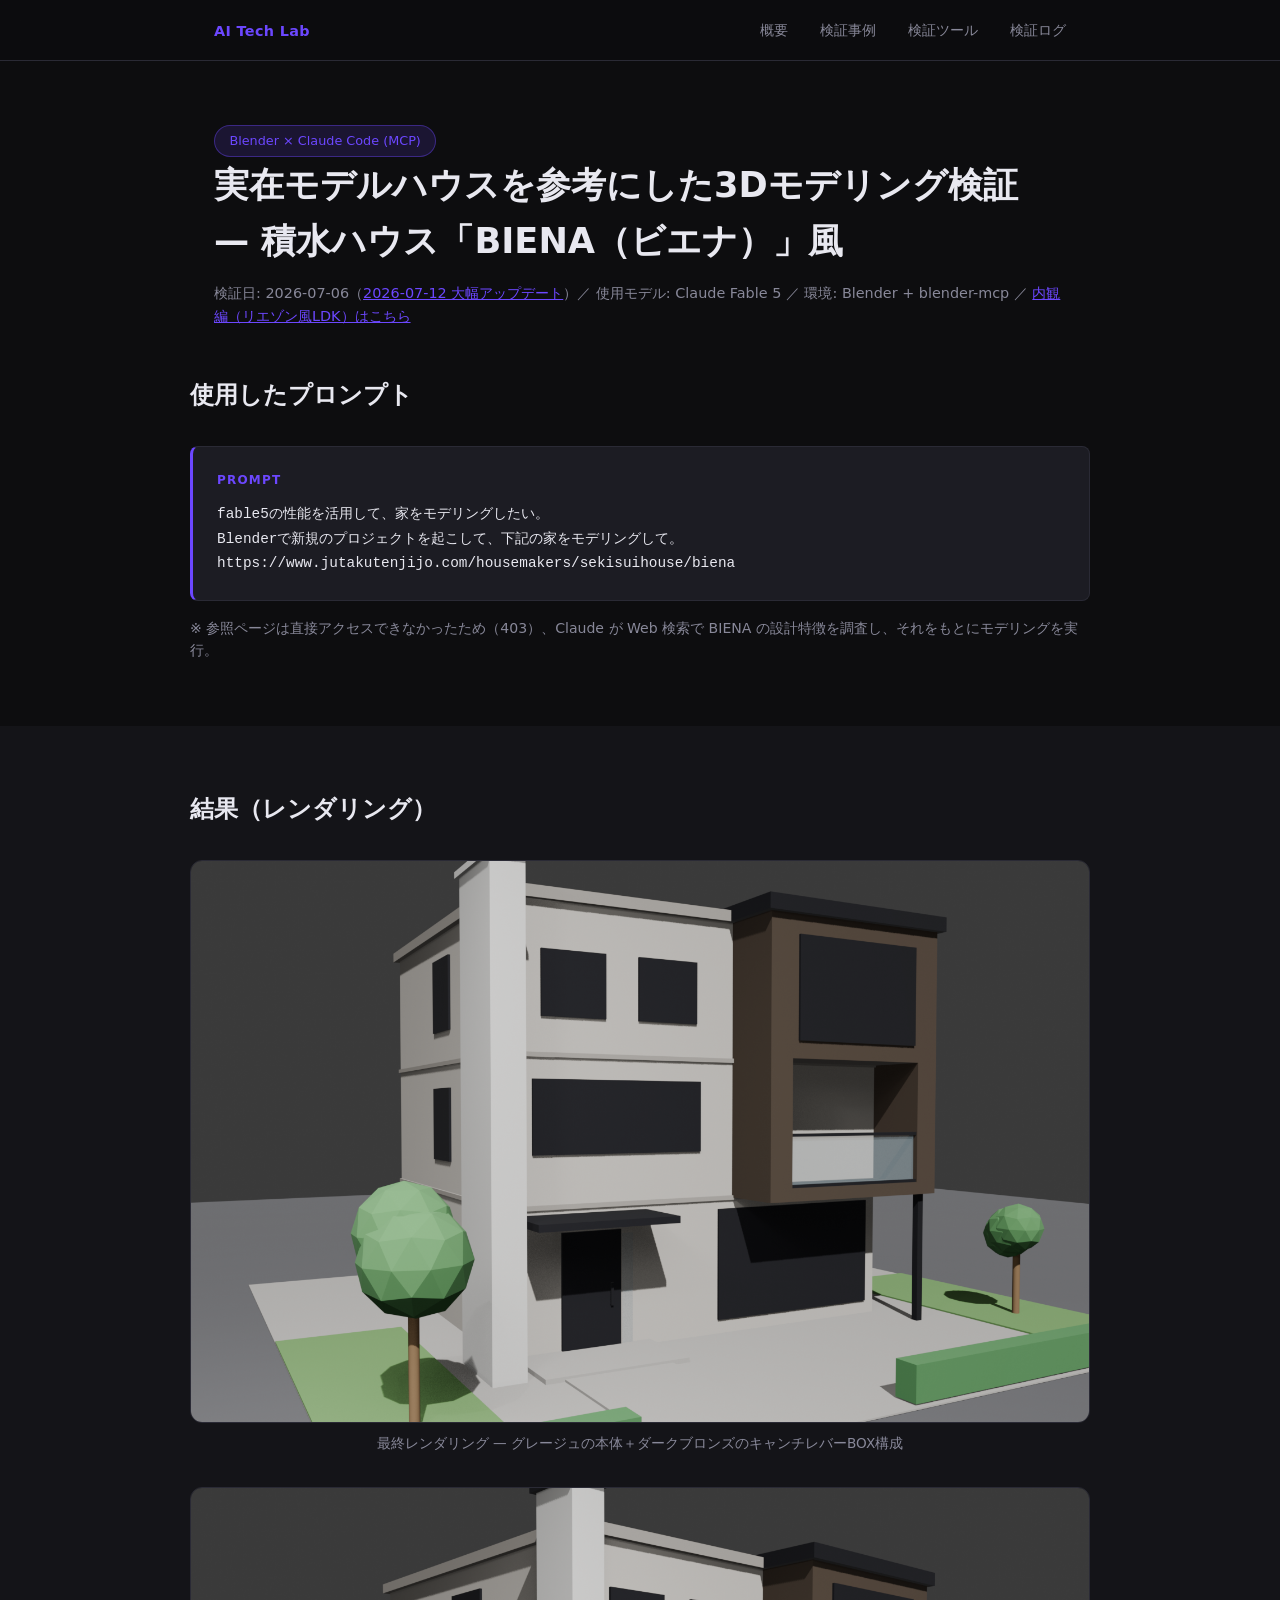
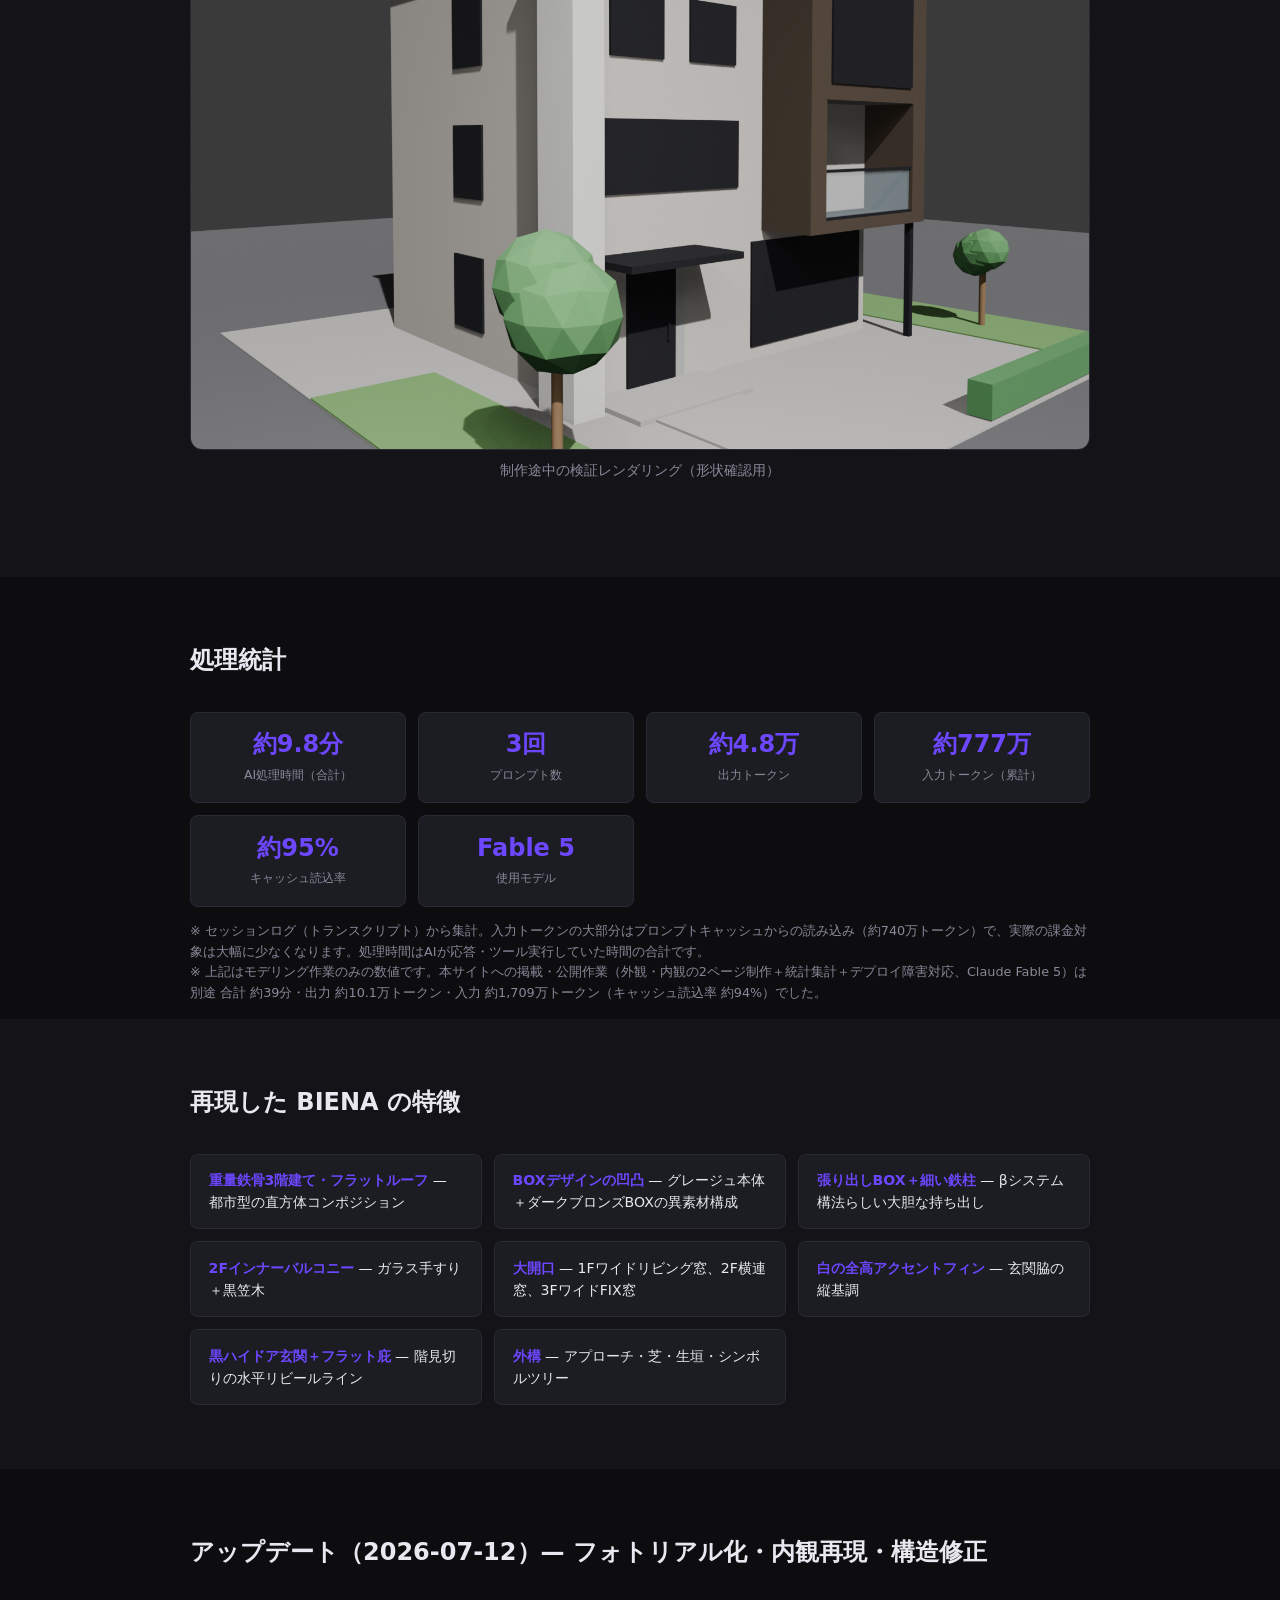
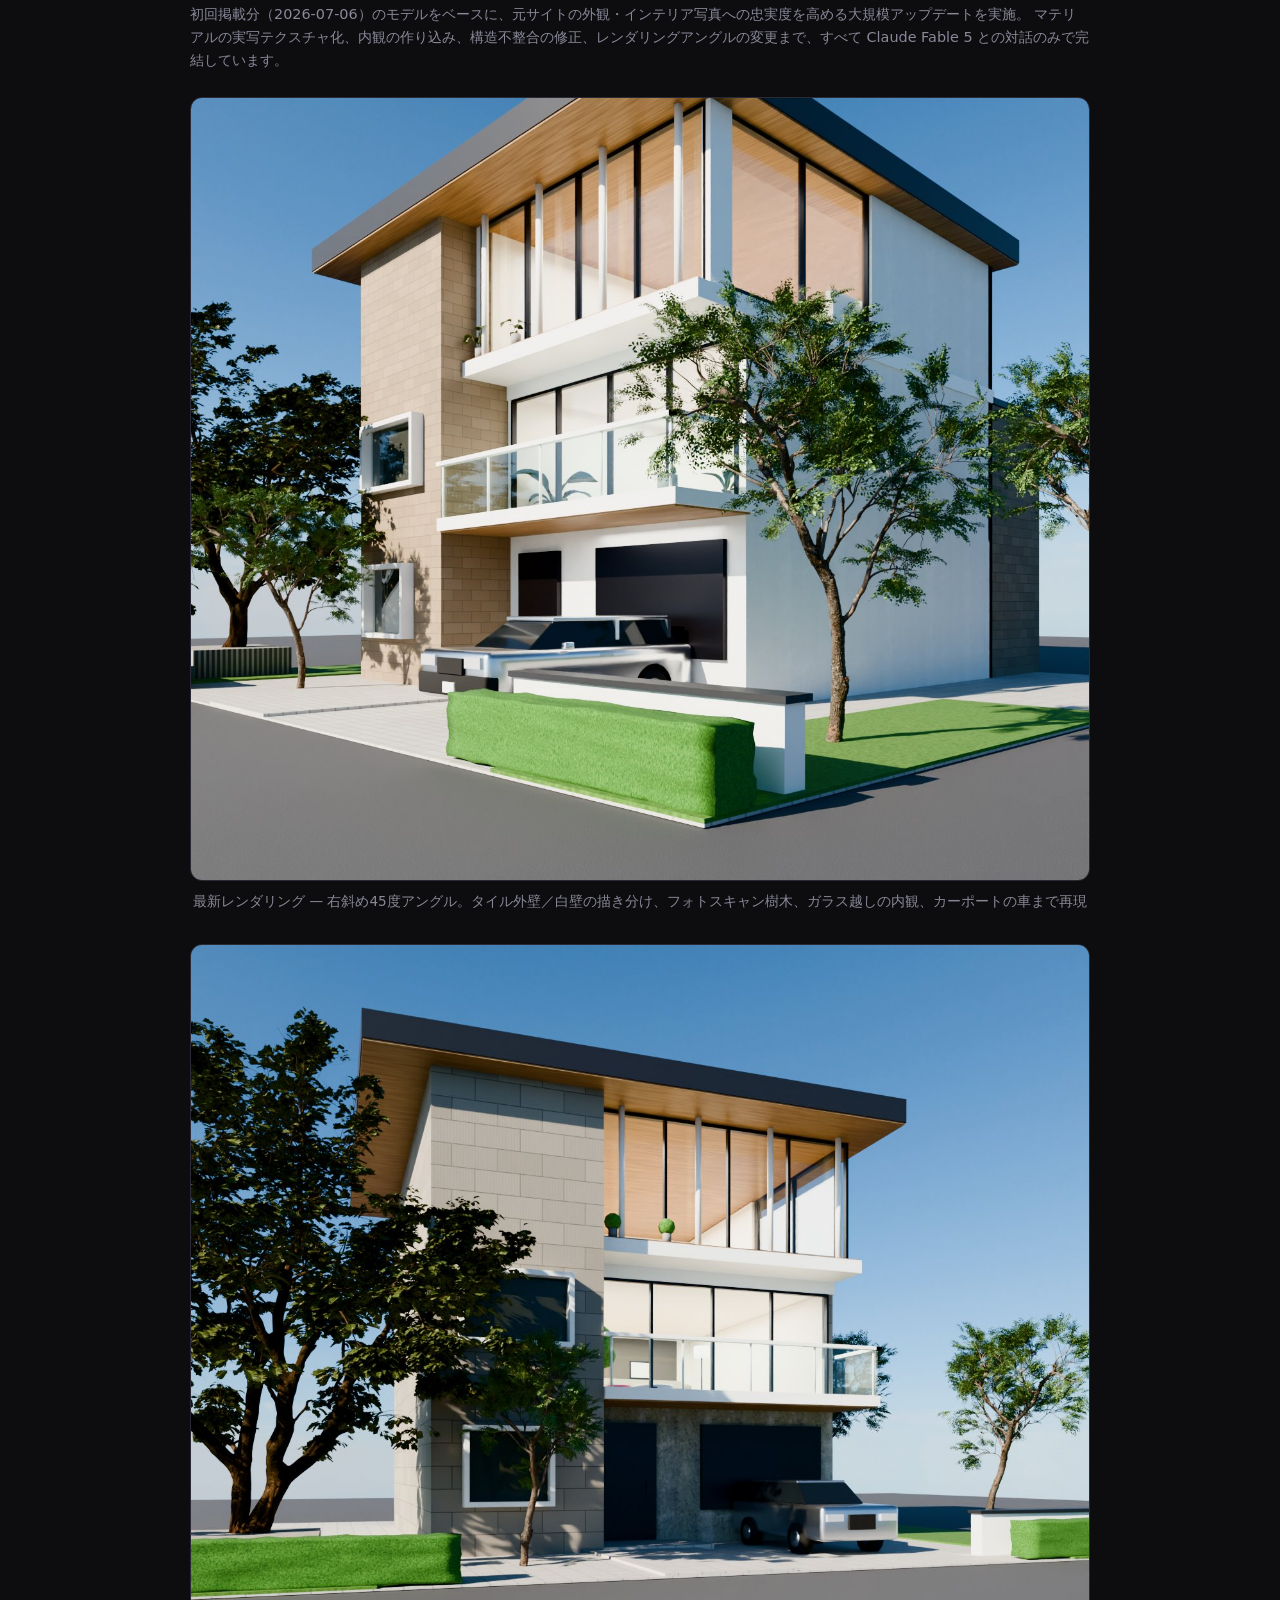
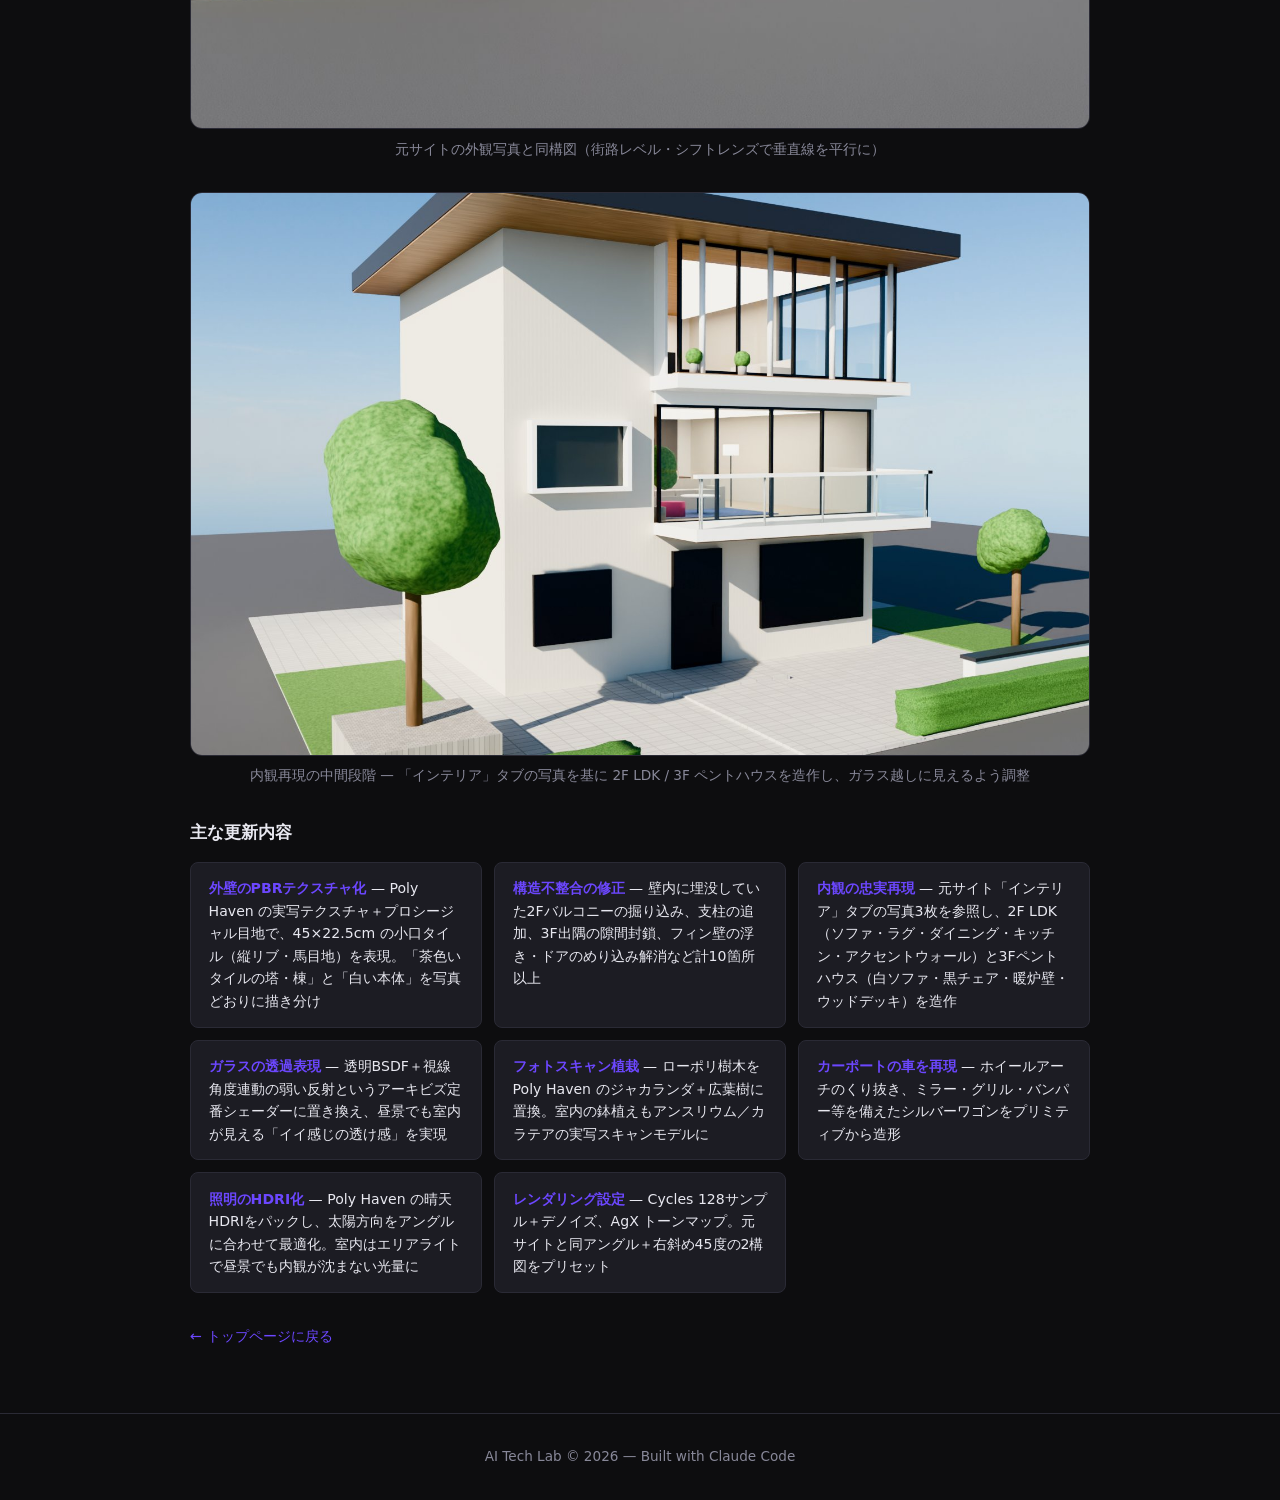
==== commit 7a03f6a5: "Brush up site: works grid with thumbnails, OGP/favicon, lighter images - Add visual case-study grid " ====
--- a/biena-modeling.html
+++ b/biena-modeling.html
@@ -4,6 +4,14 @@
   <meta charset="UTF-8">
   <meta name="viewport" content="width=device-width, initial-scale=1.0">
   <title>Blender × Claude Code — 積水ハウス BIENA 風モデリング検証 | AI Tech Lab</title>
+  <meta name="description" content="実在モデルハウス（積水ハウス BIENA）をClaude Fable 5 + blender-mcpで再現した検証記録。PBRタイル外壁・内観再現・ガラス透過・フォトスキャン植栽まで対話のみで到達。">
+  <meta property="og:title" content="実在モデルハウスの3D再現 — BIENA風 | AI Tech Lab">
+  <meta property="og:description" content="URLひとつから積水ハウス「ビエナ」をBlenderで再現。フォトリアル外壁・内観・車・植栽まで、すべてClaude Fable 5との対話のみで完結。">
+  <meta property="og:type" content="article">
+  <meta property="og:url" content="https://kaito0710-bot.github.io/ai-testsite/biena-modeling.html">
+  <meta property="og:image" content="https://kaito0710-bot.github.io/ai-testsite/images/biena_v2_45deg.jpg">
+  <meta name="twitter:card" content="summary_large_image">
+  <link rel="icon" href="data:image/svg+xml,<svg xmlns='http://www.w3.org/2000/svg' viewBox='0 0 100 100'><text y='.9em' font-size='90'>🧪</text></svg>">
   <link rel="stylesheet" href="style.css">
   <style>
     .case-hero {
@@ -122,6 +130,7 @@
       <div class="logo"><a href="index.html" style="color:inherit;text-decoration:none">AI Tech Lab</a></div>
       <ul>
         <li><a href="index.html#about">概要</a></li>
+        <li><a href="index.html#works">検証事例</a></li>
         <li><a href="index.html#tools">検証ツール</a></li>
         <li><a href="index.html#log">検証ログ</a></li>
       </ul>
@@ -216,15 +225,15 @@
       </p>
 
       <figure class="result-figure">
-        <img src="images/biena_v2_45deg.png" alt="アップデート後の最終レンダリング（右斜め45度）" loading="lazy">
+        <img src="images/biena_v2_45deg.jpg" alt="アップデート後の最終レンダリング（右斜め45度）" loading="lazy">
         <figcaption>最新レンダリング — 右斜め45度アングル。タイル外壁／白壁の描き分け、フォトスキャン樹木、ガラス越しの内観、カーポートの車まで再現</figcaption>
       </figure>
       <figure class="result-figure">
-        <img src="images/biena_v2_front.png" alt="元サイトと同じ正面アングルのレンダリング" loading="lazy">
+        <img src="images/biena_v2_front.jpg" alt="元サイトと同じ正面アングルのレンダリング" loading="lazy">
         <figcaption>元サイトの外観写真と同構図（街路レベル・シフトレンズで垂直線を平行に）</figcaption>
       </figure>
       <figure class="result-figure">
-        <img src="images/biena_v2_interior.png" alt="内観再現とガラス透過の検証レンダリング" loading="lazy">
+        <img src="images/biena_v2_interior.jpg" alt="内観再現とガラス透過の検証レンダリング" loading="lazy">
         <figcaption>内観再現の中間段階 — 「インテリア」タブの写真を基に 2F LDK / 3F ペントハウスを造作し、ガラス越しに見えるよう調整</figcaption>
       </figure>
 
--- a/style.css
+++ b/style.css
@@ -75,6 +75,16 @@
   margin: 0 auto;
   padding: 6rem 1.5rem 5rem;
   text-align: center;
+  position: relative;
+}
+
+.hero::before {
+  content: "";
+  position: absolute;
+  inset: 0;
+  background:
+    radial-gradient(600px 300px at 50% 0%, rgba(108, 71, 255, 0.14), transparent 70%);
+  pointer-events: none;
 }
 
 .hero h1 {
@@ -159,6 +169,99 @@
   color: var(--text-muted);
 }
 
+/* Works grid */
+.work-grid {
+  max-width: 900px;
+  margin: 0 auto;
+  display: grid;
+  grid-template-columns: repeat(auto-fill, minmax(270px, 1fr));
+  gap: 1.25rem;
+}
+
+.work-card {
+  display: flex;
+  flex-direction: column;
+  background: var(--surface);
+  border: 1px solid var(--border);
+  border-radius: 12px;
+  overflow: hidden;
+  text-decoration: none;
+  color: var(--text);
+  transition: border-color 0.2s, transform 0.2s, box-shadow 0.2s;
+}
+
+.work-card:hover {
+  border-color: var(--primary);
+  transform: translateY(-3px);
+  box-shadow: 0 12px 32px rgba(0, 0, 0, 0.35);
+}
+
+.work-thumb {
+  aspect-ratio: 16 / 10;
+  overflow: hidden;
+  background: var(--bg-alt);
+}
+
+.work-thumb img {
+  width: 100%;
+  height: 100%;
+  object-fit: cover;
+  display: block;
+  transition: transform 0.35s ease;
+}
+
+.work-card:hover .work-thumb img {
+  transform: scale(1.04);
+}
+
+.work-thumb-emoji {
+  display: flex;
+  align-items: center;
+  justify-content: center;
+  font-size: 3.2rem;
+  background: linear-gradient(135deg, rgba(108, 71, 255, 0.25), rgba(79, 47, 224, 0.08));
+}
+
+.work-body {
+  padding: 1.1rem 1.2rem 1.25rem;
+  display: flex;
+  flex-direction: column;
+  gap: 0.55rem;
+  flex: 1;
+}
+
+.work-body h3 {
+  font-size: 0.98rem;
+  line-height: 1.45;
+}
+
+.work-body p {
+  font-size: 0.82rem;
+  color: var(--text-muted);
+  flex: 1;
+}
+
+.work-tags {
+  display: flex;
+  flex-wrap: wrap;
+  gap: 0.4rem;
+}
+
+.work-tag {
+  font-size: 0.68rem;
+  font-weight: 600;
+  padding: 0.15rem 0.55rem;
+  border-radius: 999px;
+  background: rgba(108, 71, 255, 0.13);
+  border: 1px solid rgba(108, 71, 255, 0.35);
+  color: var(--primary);
+}
+
+.work-date {
+  font-size: 0.75rem;
+  color: var(--text-muted);
+}
+
 /* Tool list */
 .tool-list {
   max-width: 900px;
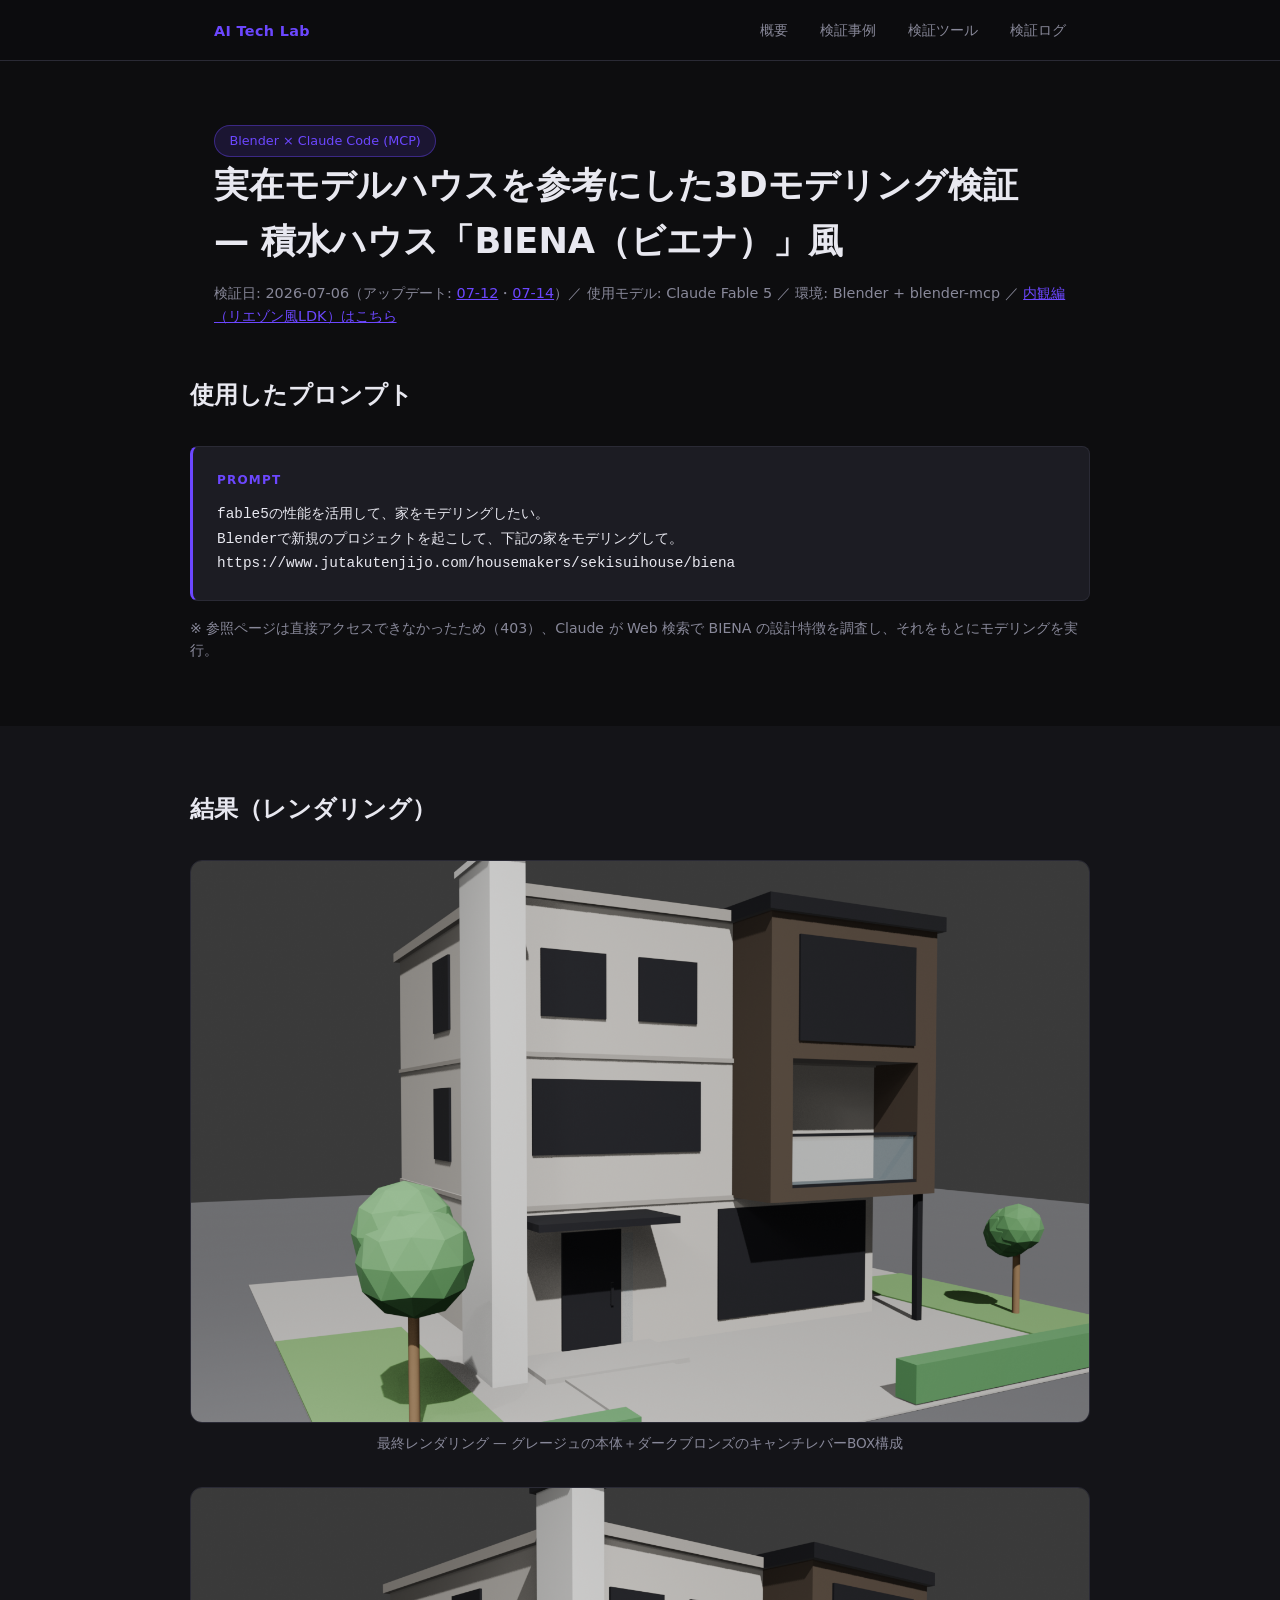
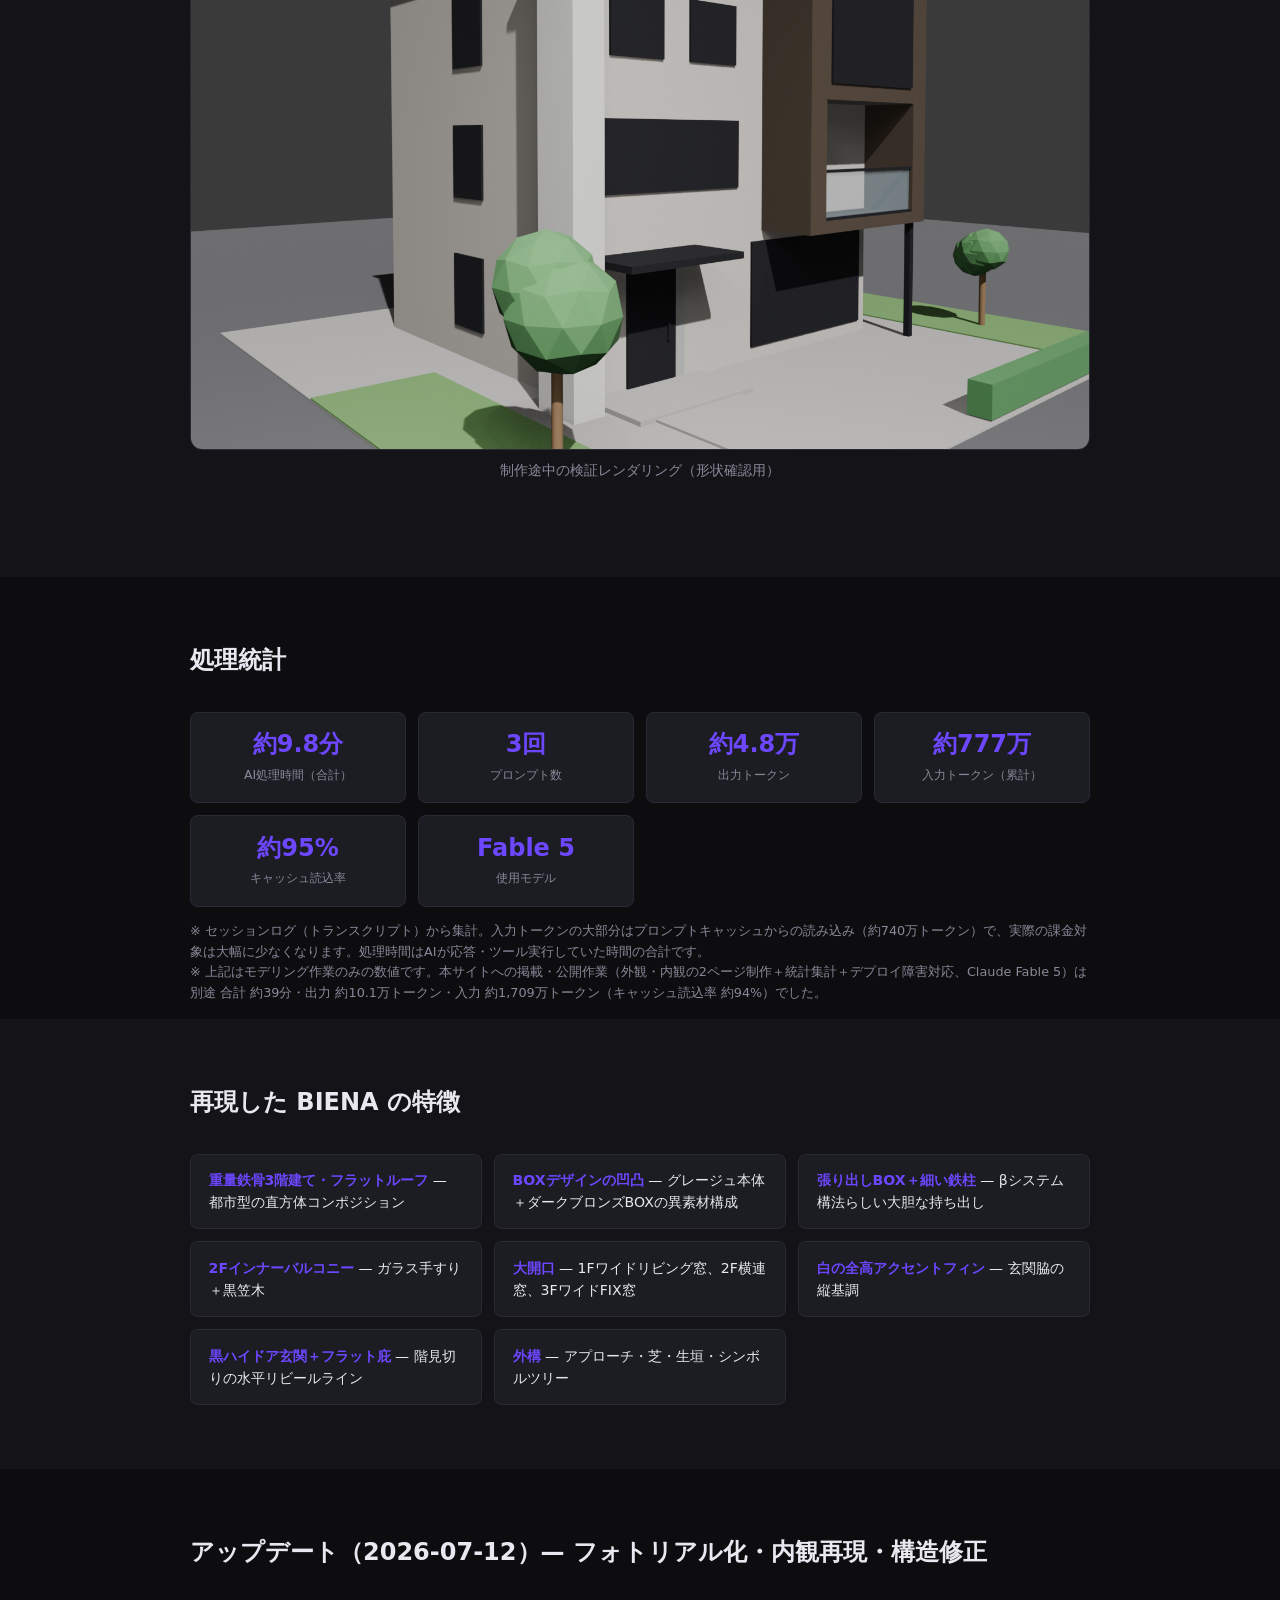
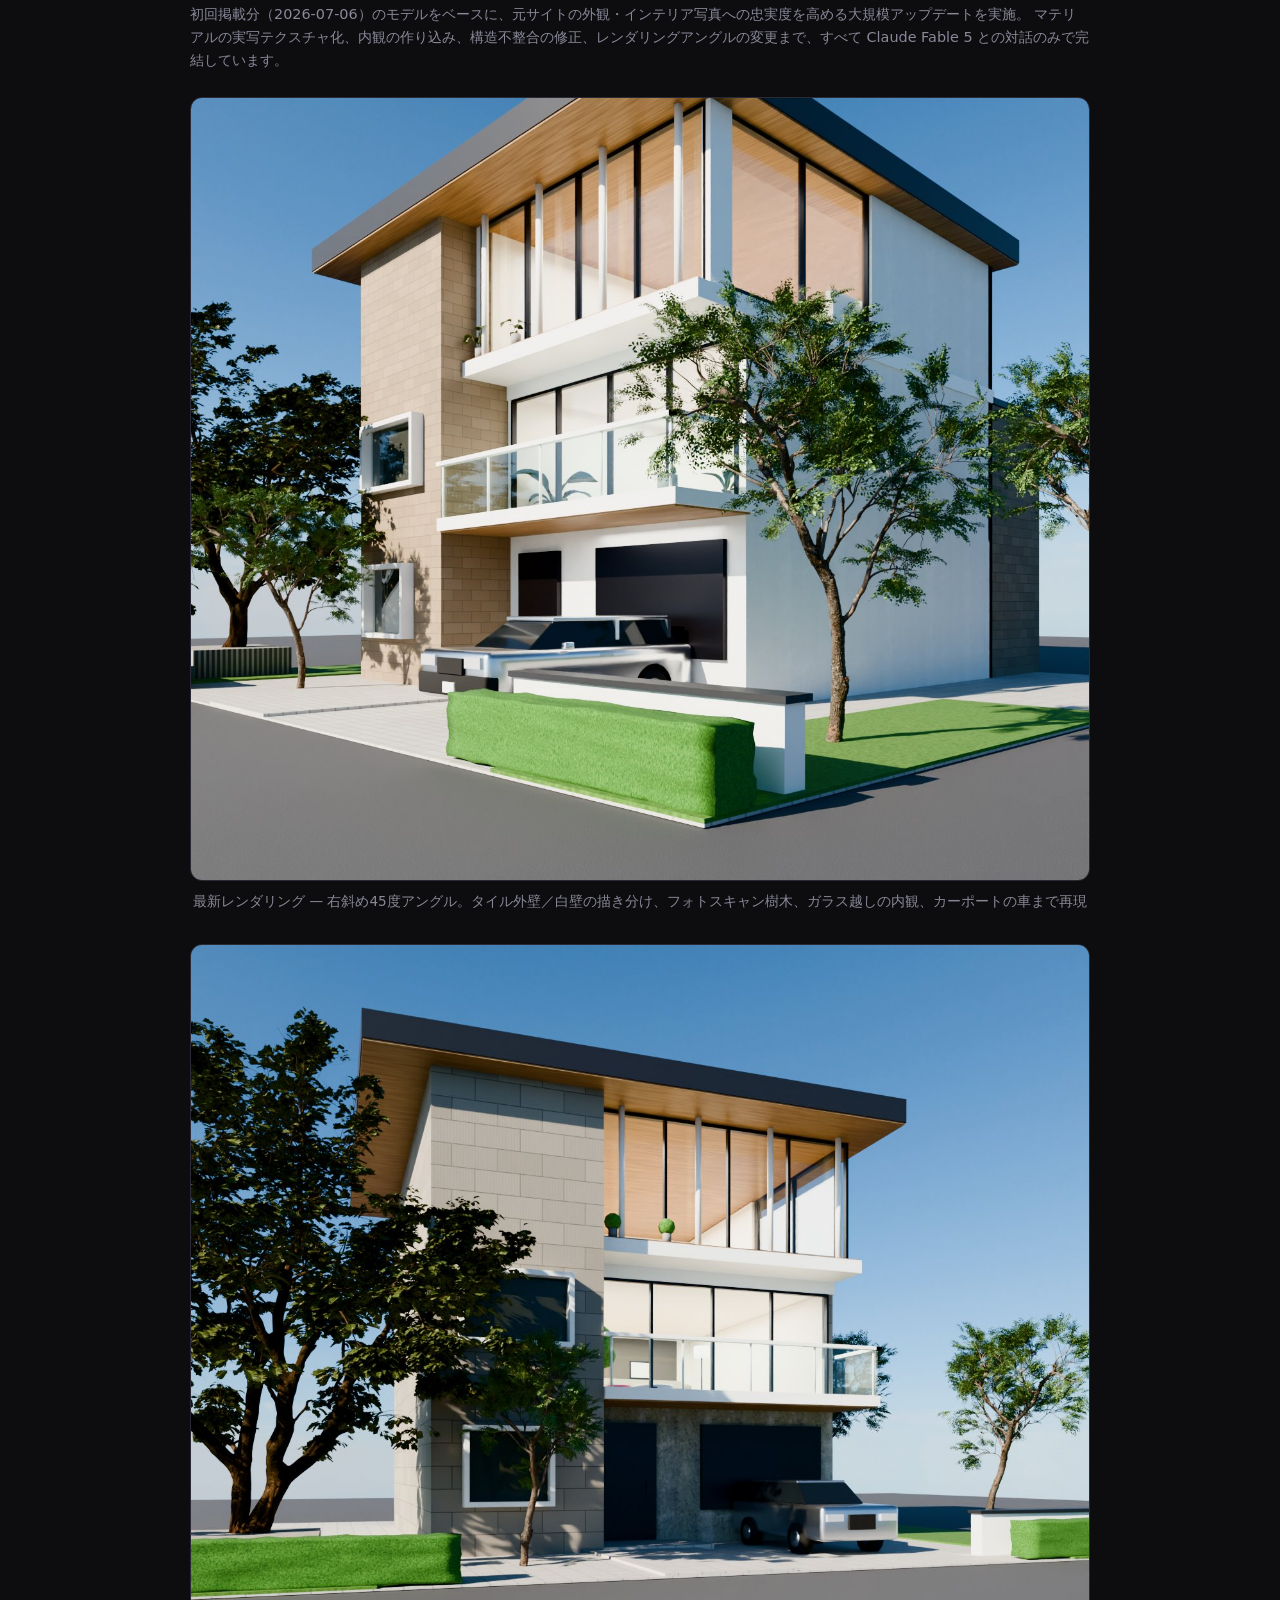
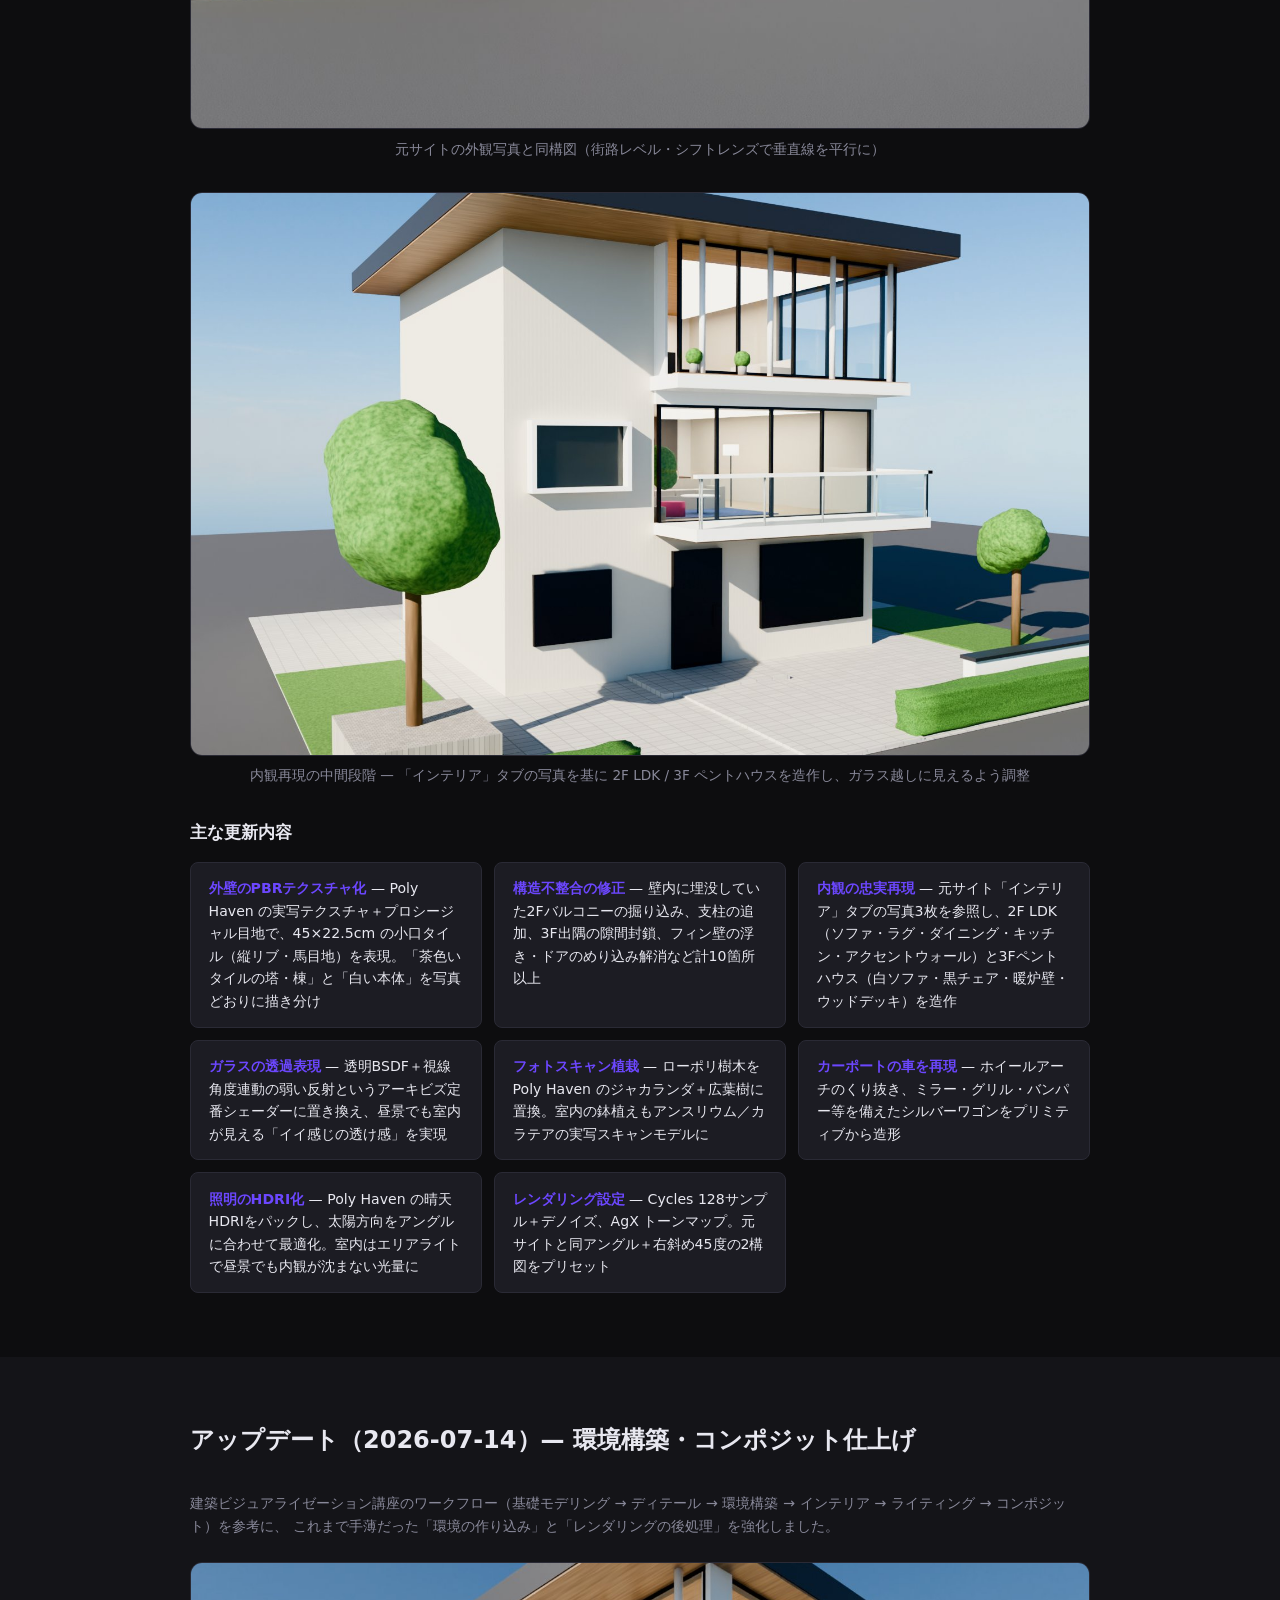
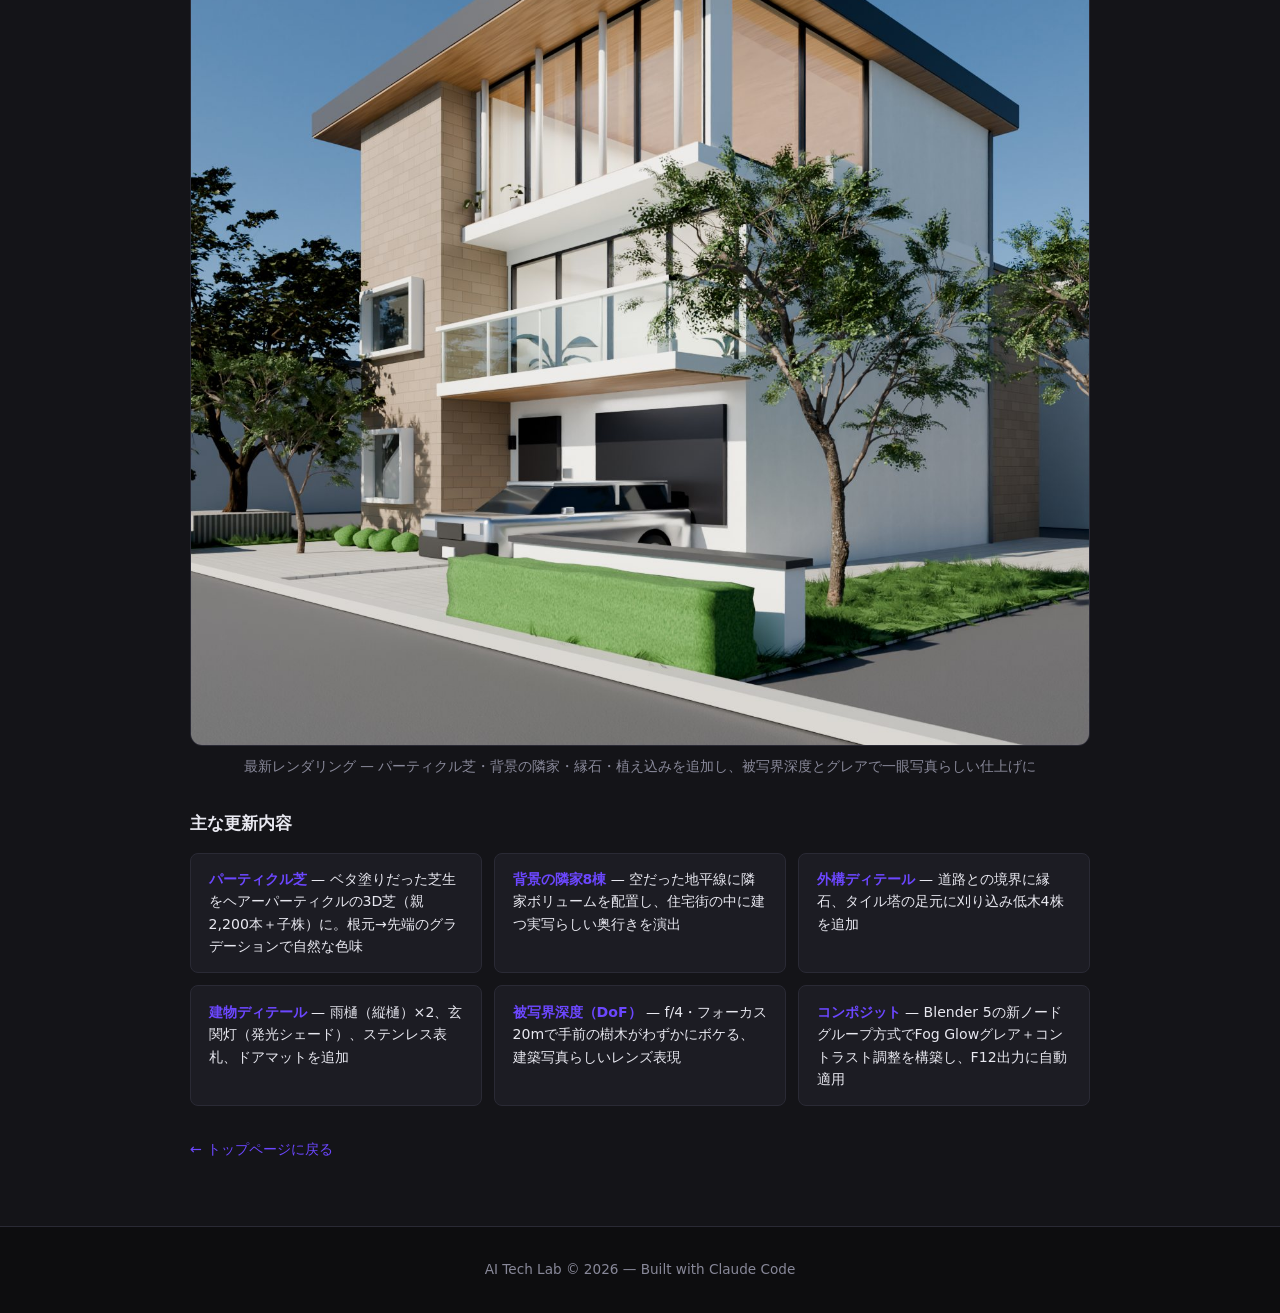
==== commit 0e26c9f3: "Add 2026-07-14 update to BIENA page (environment & compositing) Documents the archviz-course-inspire" ====
--- a/biena-modeling.html
+++ b/biena-modeling.html
@@ -141,7 +141,7 @@
     <section class="case-hero">
       <span class="badge">Blender × Claude Code (MCP)</span>
       <h1>実在モデルハウスを参考にした3Dモデリング検証<br>— 積水ハウス「BIENA（ビエナ）」風</h1>
-      <p class="meta">検証日: 2026-07-06（<a href="#update-20260712" style="color:var(--primary)">2026-07-12 大幅アップデート</a>）／ 使用モデル: Claude Fable 5 ／ 環境: Blender + blender-mcp ／ <a href="ldk-interior.html" style="color:var(--primary)">内観編（リエゾン風LDK）はこちら</a></p>
+      <p class="meta">検証日: 2026-07-06（アップデート: <a href="#update-20260712" style="color:var(--primary)">07-12</a>・<a href="#update-20260714" style="color:var(--primary)">07-14</a>）／ 使用モデル: Claude Fable 5 ／ 環境: Blender + blender-mcp ／ <a href="ldk-interior.html" style="color:var(--primary)">内観編（リエゾン風LDK）はこちら</a></p>
     </section>
 
     <section class="section" style="padding-top:1rem">
@@ -249,6 +249,30 @@
         <li><b>レンダリング設定</b> — Cycles 128サンプル＋デノイズ、AgX トーンマップ。元サイトと同アングル＋右斜め45度の2構図をプリセット</li>
       </ul>
 
+    </section>
+
+    <section class="section alt" id="update-20260714">
+      <h2>アップデート（2026-07-14）— 環境構築・コンポジット仕上げ</h2>
+      <p style="max-width:900px;margin:0 auto 1.5rem;font-size:0.9rem;color:var(--text-muted)">
+        建築ビジュアライゼーション講座のワークフロー（基礎モデリング → ディテール → 環境構築 → インテリア → ライティング → コンポジット）を参考に、
+        これまで手薄だった「環境の作り込み」と「レンダリングの後処理」を強化しました。
+      </p>
+
+      <figure class="result-figure">
+        <img src="images/biena_v3_45deg.jpg" alt="環境・コンポジット強化後の最終レンダリング" loading="lazy">
+        <figcaption>最新レンダリング — パーティクル芝・背景の隣家・縁石・植え込みを追加し、被写界深度とグレアで一眼写真らしい仕上げに</figcaption>
+      </figure>
+
+      <h3 style="max-width:900px;margin:2rem auto 1rem;font-size:1.05rem">主な更新内容</h3>
+      <ul class="feature-list">
+        <li><b>パーティクル芝</b> — ベタ塗りだった芝生をヘアーパーティクルの3D芝（親2,200本＋子株）に。根元→先端のグラデーションで自然な色味</li>
+        <li><b>背景の隣家8棟</b> — 空だった地平線に隣家ボリュームを配置し、住宅街の中に建つ実写らしい奥行きを演出</li>
+        <li><b>外構ディテール</b> — 道路との境界に縁石、タイル塔の足元に刈り込み低木4株を追加</li>
+        <li><b>建物ディテール</b> — 雨樋（縦樋）×2、玄関灯（発光シェード）、ステンレス表札、ドアマットを追加</li>
+        <li><b>被写界深度（DoF）</b> — f/4・フォーカス20mで手前の樹木がわずかにボケる、建築写真らしいレンズ表現</li>
+        <li><b>コンポジット</b> — Blender 5の新ノードグループ方式でFog Glowグレア＋コントラスト調整を構築し、F12出力に自動適用</li>
+      </ul>
+
       <div style="max-width:900px;margin:0 auto">
         <a class="back-link" href="index.html">← トップページに戻る</a>
       </div>
